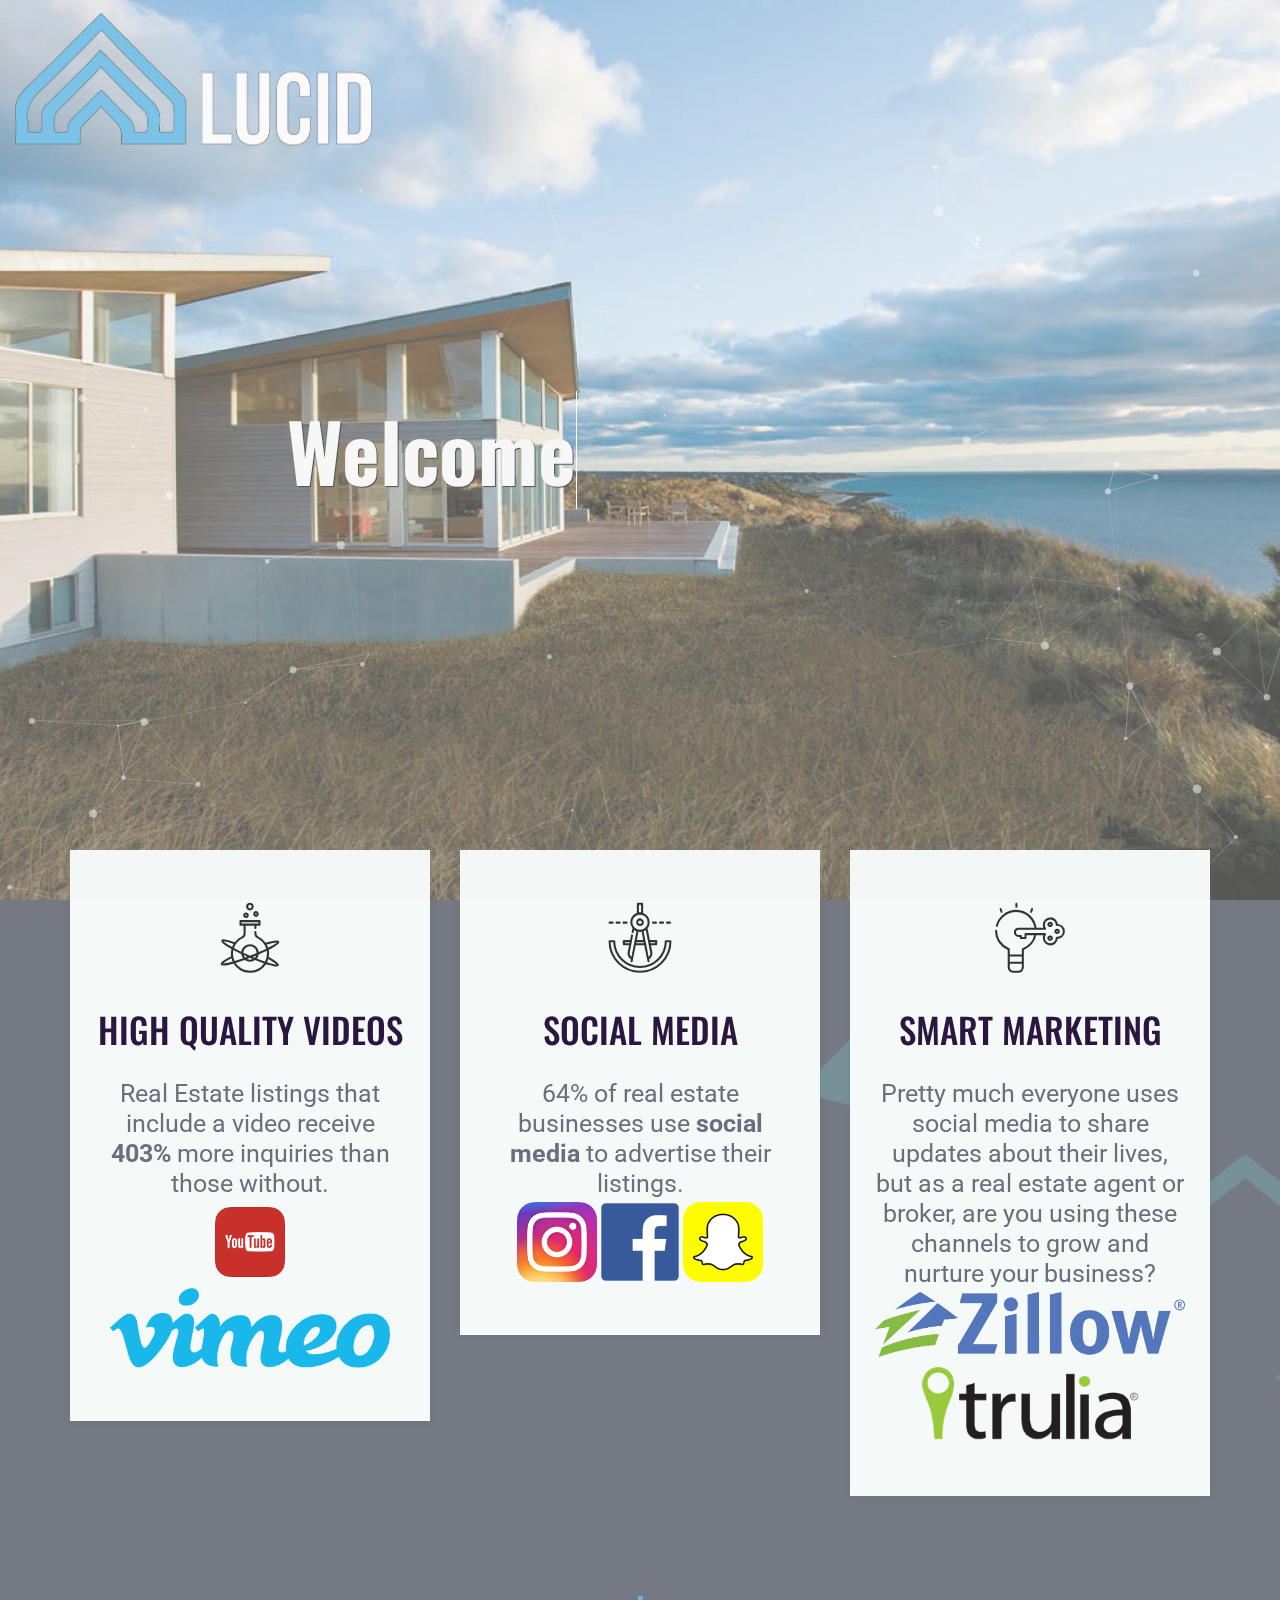
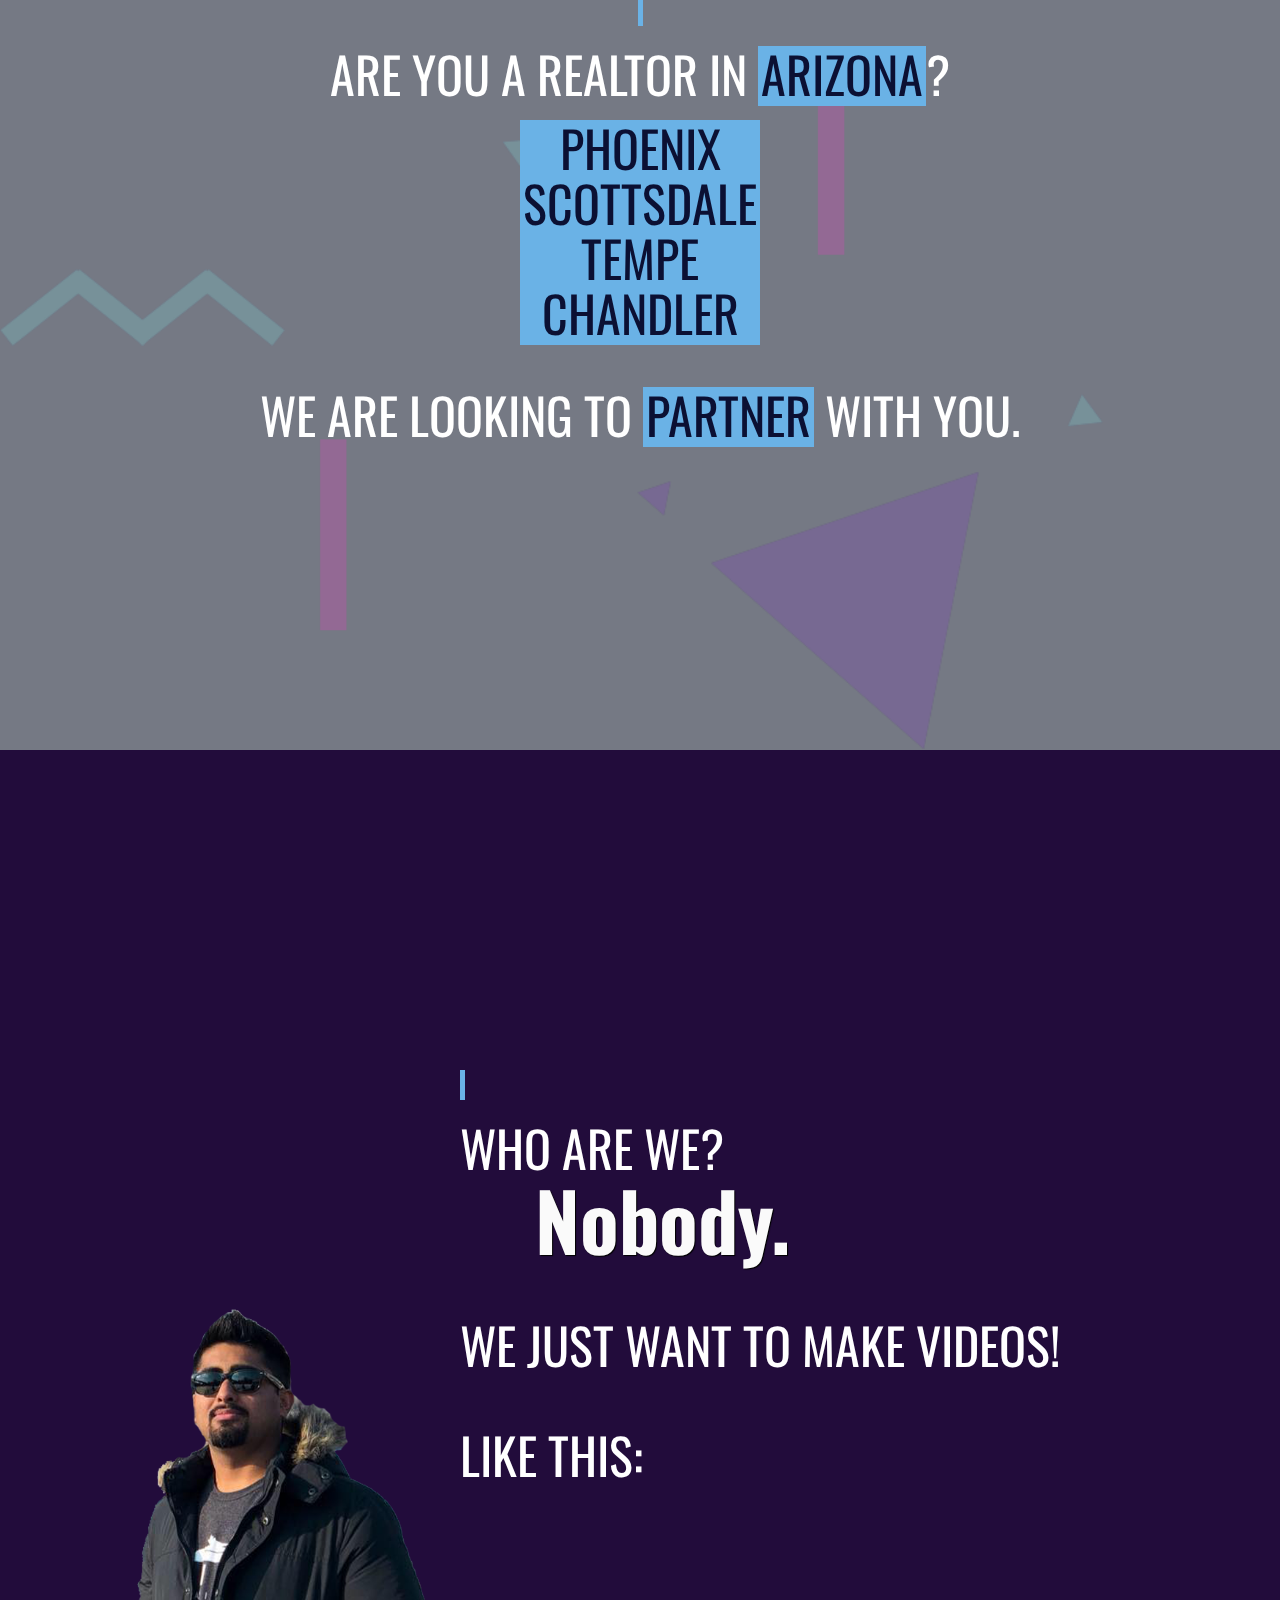
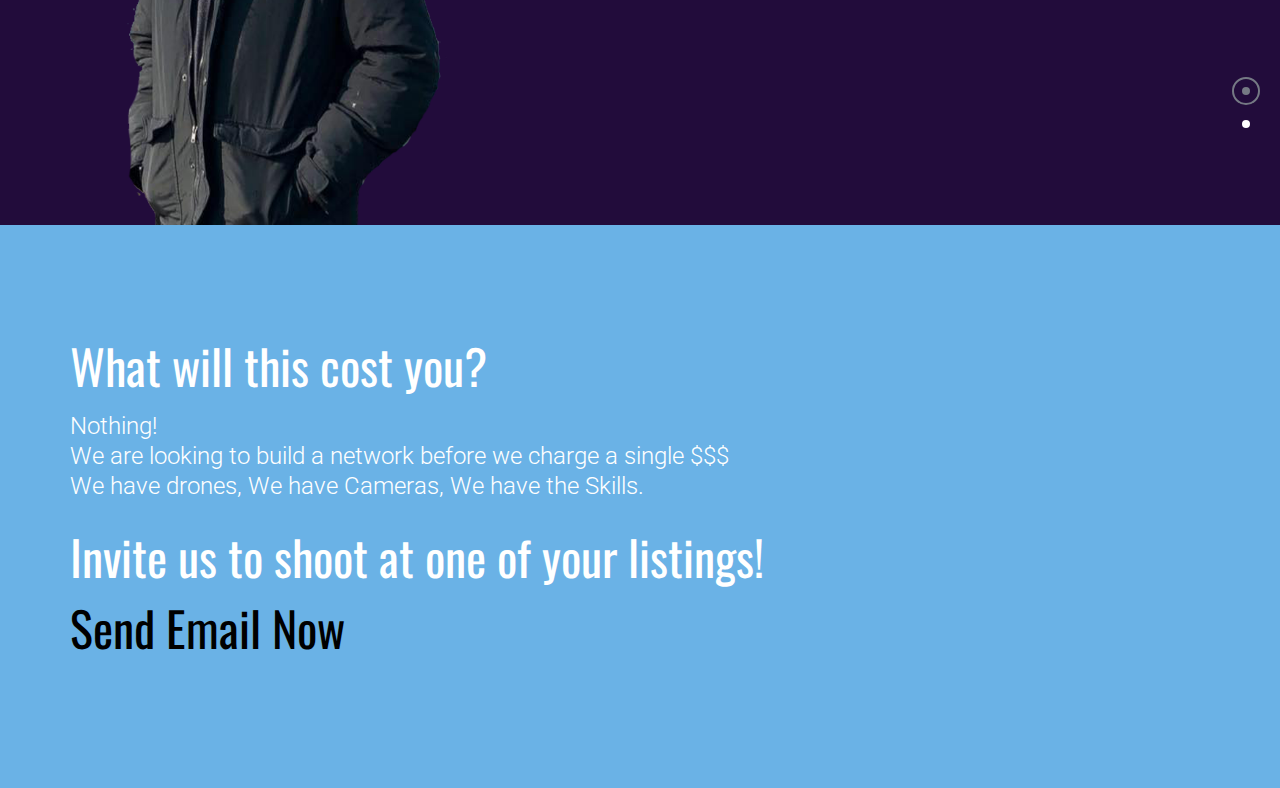
==== index.html @ c713de36 "Initial Site" ====
<!DOCTYPE html>
<html lang="en">
<head>
	<title>Lucid Listing -  Modern Real Estate Marketing</title>
	<meta charset="UTF-8">
	<meta name="description" content="Labs - Design Studio">
	<meta name="keywords" content="lab, onepage, creative, html">
	<meta name="viewport" content="width=device-width, initial-scale=1.0">
	<!-- Favicon -->
	<link href="img/favicon.ico" rel="shortcut icon"/>

	<!-- Google Fonts -->
	<link href="https://fonts.googleapis.com/css?family=Oswald:300,400,500,700|Roboto:300,400,700" rel="stylesheet">

	<!-- Stylesheets -->
	<link rel="stylesheet" href="css/bootstrap.min.css"/>
	<link rel="stylesheet" href="css/font-awesome.min.css"/>
	<link rel="stylesheet" href="css/flaticon.css"/>
	<link rel="stylesheet" href="css/magnific-popup.css"/>
	<link rel="stylesheet" href="css/owl.carousel.css"/>
	<link rel="stylesheet" href="css/style.css"/>
	<link rel="stylesheet" href="css/other/style.css"/>


	<!--[if lt IE 9]>
	  <script src="https://oss.maxcdn.com/html5shiv/3.7.2/html5shiv.min.js"></script>
	  <script src="https://oss.maxcdn.com/respond/1.4.2/respond.min.js"></script>
	<![endif]-->

</head>
<body>
	<!-- Page Preloder -->
	<div id="preloder">
		<div class="loader">
			<img src="img/logo.png" alt="">
			<h2>Loading.....</h2>
		</div>
	</div>


	<!-- Header section -->
<header class="welcome-area">
<!-- particles.js container -->


 <div class="welcome-image-area" data-stellar-background-ratio="0.6" style="background-position: 0% 0%;">
            <div id="particles-js">
					<div class="col-md-12">
					  <img src="img/logo.png" alt="" style="max-height:150px;margin-top:1%;">
					  </div>
</div>
			<div class="display-table">
                <div class="display-table-cell">
                    <div class="container">
                        <div class="row">
                            <div class="col-md-12">
                                <div class="header-text" style="padding-left:10%;">
                                    <h1 class="typewrite" data-period="2000" data-type="[ &quot;Welcome to Lucid Listing.&quot;, &quot;Modern. Fresh. Effective.&quot;,&quot;Real Estate Marketing.&quot; ]"><span class="wrap">I</span></h1>                
                                </div>
                            </div>
                        </div>
                    </div>
                </div>
            </div>
        </div>


</header>
	<!-- Header section end -->


	<!-- Intro Section -->

	<!-- Intro Section -->


	<!-- About section -->
	<div class="about-section">
		<div class="overlay"></div>
		<!-- card section -->
		<div class="card-section">
			<div class="container">
				<div class="row">
					<!-- single card -->
					<div class="col-md-4 col-sm-6">
						<div class="lab-card">
							<div class="icon">
								<i class="flaticon-023-flask"></i>
							</div>
							<h2>High Quality Videos</h2>
							<p>Real Estate listings that include a video receive <b>403%</b> more inquiries than those without.</p>
							<img src="img/youtube.png" alt="" style="max-height:80px;margin-top:1%;">
							<img src="img/vimeo.png" alt="" style="max-height:80px;margin-top:1%;">
							
						</div>
					</div>
					<!-- single card -->
					<div class="col-md-4 col-sm-6">
						<div class="lab-card">
							<div class="icon">
								<i class="flaticon-011-compass"></i>
							</div>
							<h2>Social Media</h2>
							<p>64% of real estate businesses use <b>social media</b> to advertise their listings.</p>
							<img src="img/Instagram_icon.png" alt="" style="max-height:80px;margin-top:1%;">
							<img src="img/facebook.png" alt="" style="max-height:80px;margin-top:1%;">
							<img src="img/snapchat.png" alt="" style="max-height:80px;margin-top:1%;">

						</div>
					</div>
					<!-- single card -->
					<div class="col-md-4 col-sm-12">
						<div class="lab-card">
							<div class="icon">
								<i class="flaticon-037-idea"></i>
							</div>
							<h2>SMART MARKETING</h2>
							<p>Pretty much everyone uses social media to share updates about their lives, but as a real estate agent or broker, are you using these channels to grow and nurture your business? </p>
							<img src="img/zillow.png" alt="" style="max-height:80px;margin-top:1%;">
							<img src="img/trulia.png" alt="" style="max-height:80px;margin-top:1%;">

						</div>
					</div>
				</div>
			</div>
		</div>
		<!-- card section end-->


		<!-- About contant -->
		<div class="about-contant">
			<div class="container">
				<div class="section-title">
					<h2>Are you a realtor in <span>Arizona</span>?</h2> <br>
					<h2><span>Phoenix  <br>Scottsdale <br> Tempe <br> Chandler</span> </h2> <br> <br> <br>
					<h2>We are looking to <span>partner</span> with you.</h2>
				</div>
				<!-- popup video -->
				<div class="intro-video">
					<div class="row">
						<div class="col-md-12 text-center">
<iframe width="80%" height="300px" src="https://www.youtube.com/embed/8SNMrMsDuKA" frameborder="0" allow="autoplay; encrypted-media" allowfullscreen></iframe>							</a>
						</div>
					</div>
				</div>
			</div>
		</div>
	</div>
	<!-- About section end -->


	<!-- Testimonial section -->
	<div class="testimonial-section pb100">
		<div class="test-overlay"></div>
		<div class="container">
			<div class="row">
				<div class="col-md-8 col-md-offset-4">
					<div class="section-title left">
					<h2>Who Are We?</h2>
						<div class="header-text" style="padding-left:0%;height:100px;">
                                    <h1 class="typewrite2" data-period="500" data-type="[&quot;Nobody......Yet!&quot;,&quot;We Just Started.&quot; ]"><span class="wrap">I</span></h1>                
                                
								</div>
								<br><br><br>
								<h2>We just want to make Videos! <br><br> Like this:</h2>
								
					</div>
					
					<div class="owl-carousel" id="testimonial-slide">
						<!-- single testimonial -->
						<div class="testimonial">
							
							<iframe width="100%" height="100%" src="https://www.youtube.com/embed/bboR3ZRmEOw" frameborder="0" allow="autoplay; encrypted-media" allowfullscreen></iframe>
						</div>
						<div class="testimonial">
							
							<iframe width="100%" height="100%" src="https://www.youtube.com/embed/3WtyCcdl0ow" frameborder="0" allow="autoplay; encrypted-media" allowfullscreen></iframe>
						</div>
						<div class="testimonial">
							
							<iframe width="100%" height="100%" src="https://www.youtube.com/embed/ylCBpP-iEow" frameborder="0" allow="autoplay; encrypted-media" allowfullscreen></iframe>
						</div>
						<div class="testimonial">
							
							<iframe width="100%" height="100%" src="https://www.youtube.com/embed/p0gWLZNZ-wc" frameborder="0" allow="autoplay; encrypted-media" allowfullscreen></iframe>
						</div>
					</div>
				</div>
			</div>
		</div>
	</div>
	<!-- Testimonial section end-->


	<!-- Services section -->
	<!-- <div class="services-section spad">
		<div class="container">
			<div class="section-title dark">
				<h2>Get in <span>the Lab</span> and see the services</h2>
			</div>
			<div class="row">
				
				<div class="col-md-4 col-sm-6">
					<div class="service">
						<div class="icon">
							<i class="flaticon-023-flask"></i>
						</div>
						<div class="service-text">
							<h2>Get in the lab</h2>
							<p>Lorem ipsum dolor sit amet, consectetur adipiscing elit. Curabitur leo est, feugiat nec elementum id, suscipit id nulla..</p>
						</div>
					</div>
				</div>
				
				<div class="col-md-4 col-sm-6">
					<div class="service">
						<div class="icon">
							<i class="flaticon-011-compass"></i>
						</div>
						<div class="service-text">
							<h2>Projects online</h2>
							<p>Lorem ipsum dolor sit amet, consectetur adipiscing elit. Curabitur leo est, feugiat nec elementum id, suscipit id nulla..</p>
						</div>
					</div>
				</div>
				
				<div class="col-md-4 col-sm-6">
					<div class="service">
						<div class="icon">
							<i class="flaticon-037-idea"></i>
						</div>
						<div class="service-text">
							<h2>SMART MARKETING</h2>
							<p>Lorem ipsum dolor sit amet, consectetur adipiscing elit. Curabitur leo est, feugiat nec elementum id, suscipit id nulla..</p>
						</div>
					</div>
				</div>
				
				<div class="col-md-4 col-sm-6">
					<div class="service">
						<div class="icon">
							<i class="flaticon-039-vector"></i>
						</div>
						<div class="service-text">
							<h2>Social Media</h2>
							<p>Lorem ipsum dolor sit amet, consectetur adipiscing elit. Curabitur leo est, feugiat nec elementum id, suscipit id nulla..</p>
						</div>
					</div>
				</div>
				
				<div class="col-md-4 col-sm-6">
					<div class="service">
						<div class="icon">
							<i class="flaticon-036-brainstorming"></i>
						</div>
						<div class="service-text">
							<h2>Brainstorming</h2>
							<p>Lorem ipsum dolor sit amet, consectetur adipiscing elit. Curabitur leo est, feugiat nec elementum id, suscipit id nulla..</p>
						</div>
					</div>
				</div>
				
				<div class="col-md-4 col-sm-6">
					<div class="service">
						<div class="icon">
							<i class="flaticon-026-search"></i>
						</div>
						<div class="service-text">
							<h2>Documented</h2>
							<p>Lorem ipsum dolor sit amet, consectetur adipiscing elit. Curabitur leo est, feugiat nec elementum id, suscipit id nulla..</p>
						</div>
					</div>
				</div>
				
				<div class="col-md-4 col-sm-6">
					<div class="service">
						<div class="icon">
							<i class="flaticon-018-laptop-1"></i>
						</div>
						<div class="service-text">
							<h2>Responsive</h2>
							<p>Lorem ipsum dolor sit amet, consectetur adipiscing elit. Curabitur leo est, feugiat nec elementum id, suscipit id nulla..</p>
						</div>
					</div>
				</div>
				
				<div class="col-md-4 col-sm-6">
					<div class="service">
						<div class="icon">
							<i class="flaticon-043-sketch"></i>
						</div>
						<div class="service-text">
							<h2>Retina ready</h2>
							<p>Lorem ipsum dolor sit amet, consectetur adipiscing elit. Curabitur leo est, feugiat nec elementum id, suscipit id nulla..</p>
						</div>
					</div>
				</div>
				
				<div class="col-md-4 col-sm-6">
					<div class="service">
						<div class="icon">
							<i class="flaticon-012-cube"></i>
						</div>
						<div class="service-text">
							<h2>Ultra modern</h2>
							<p>Lorem ipsum dolor sit amet, consectetur adipiscing elit. Curabitur leo est, feugiat nec elementum id, suscipit id nulla..</p>
						</div>
					</div>
				</div>
			</div>
			<div class="text-center">
				<a href="" class="site-btn">Browse</a>
			</div>
		</div>
	</div> -->
	<!-- services section end -->


	<!-- Team Section -->
	<!--<div class="team-section spad">
		<div class="overlay"></div>
		<div class="container">
			<div class="section-title">
				<h2>Get in <span>the Lab</span> and  meet the team</h2>
			</div>
			<div class="row">
				
				<div class="col-sm-4">
					<div class="member">
						<img src="img/team/1.jpg" alt="">
						<h2>Christinne Williams</h2>
						<h3>Project Manager</h3>
					</div>
				</div>
				<div class="col-sm-4">
					<div class="member">
						<img src="img/team/2.jpg" alt="">
						<h2>Christinne Williams</h2>
						<h3>Junior developer</h3>
					</div>
				</div>
				<div class="col-sm-4">
					<div class="member">
						<img src="img/team/3.jpg" alt="">
						<h2>Christinne Williams</h2>
						<h3>Digital designer</h3>
					</div>
				</div>
			</div>
		</div>
	</div> -->
	<!-- Team Section end-->


	<!-- Promotion section -->
	<div class="promotion-section">
		<div class="container">
			<div class="row">
				<div class="col-md-9">
					<h2>What will this cost you?</h2>
					<p>Nothing! 
					<br>We are looking to build a network before we charge a single $$$
					<br>We have drones, We have Cameras, We have the Skills.
					<br><br></p>
					<h2>Invite us to shoot at one of your listings!</h2>
					<a href="mailto:lucidlisting@yahoo.com?Subject=Hello%20again" target="_top"><h2 style="color:#000;">Send Email Now</h2></a>
				</div>
			</div>
		</div>
	</div>
	<!-- Promotion section end-->


	<!-- Contact section -->
	<!--<div class="contact-section spad fix">
		<div class="container">
			<div class="row">				
				<div class="col-md-12">
					<div class="section-title left">
						<h2>Contact us</h2>
					</div>
					<p>Cras ex mauris, ornare eget pretium sit amet, dignissim et turpis. Nunc nec maximus dui, vel suscipit dolor. Donec elementum velit a orci facilisis rutrum. </p>
					<h3 class="mt60">Main Office</h3>
					<p class="con-item">C/ Libertad, 34 <br> 05200 Arévalo </p>
					<p class="con-item">0034 37483 2445 322</p>
					<p class="con-item">hello@company.com</p>
				</div>
				<!-- contact form -->
				<!--<div class="col-md-6 col-pull">
					<form class="form-class" id="con_form">
						<div class="row">
							<div class="col-sm-6">
								<input type="text" name="name" placeholder="Your name">
							</div>
							<div class="col-sm-6">
								<input type="text" name="email" placeholder="Your email">
							</div>
							<div class="col-sm-12">
								<input type="text" name="subject" placeholder="Subject">
								<textarea name="message" placeholder="Message"></textarea>
								<button class="site-btn">send</button>
							</div>
						</div>
					</form>
				</div> 
			</div>
		</div>
	</div>-->
	<!-- Contact section end-->


	<!-- Footer section -->
	<footer class="footer-section">
	</footer>
	<!-- Footer section end -->




	<!--====== Javascripts & Jquery ======-->
	<script src="js/jquery-2.1.4.min.js"></script>
	<script src="js/bootstrap.min.js"></script>
	<script src="js/magnific-popup.min.js"></script>
	<script src="js/owl.carousel.min.js"></script>
	<script src="js/circle-progress.min.js"></script>
	<script src="js/main.js"></script>
	<!-- scripts -->
<script src="particles.js"></script>
<script src="js/app.js"></script>

<!-- stats.js -->
<script src="js/lib/stats.js"></script>


  <script src="assets/web/assets/jquery/jquery.min.js"></script>
  <script src="assets/tether/tether.min.js"></script>
  <script src="assets/bootstrap/js/bootstrap.min.js"></script>
  <script src="assets/smooth-scroll/smooth-scroll.js"></script>
  <script src="assets/dropdown/js/script.min.js"></script>
  <script src="assets/touch-swipe/jquery.touch-swipe.min.js"></script>
  <script src="assets/viewport-checker/jquery.viewportchecker.js"></script>
  <script src="assets/masonry/masonry.pkgd.min.js"></script>
  <script src="assets/imagesloaded/imagesloaded.pkgd.min.js"></script>
  <script src="assets/bootstrap-carousel-swipe/bootstrap-carousel-swipe.js"></script>
  <script src="assets/jarallax/jarallax.js"></script>
  <script src="assets/theme/js/script.js"></script>

  <script>
  	  /*
         * ----------------------------------------------------------------------------------------
         *  TYPE EFFECT JS
         * ----------------------------------------------------------------------------------------
         */

        var TxtType = function (el, toRotate, period) {
            this.toRotate = toRotate;
            this.el = el;
            this.loopNum = 0;
            this.period = parseInt(period, 10) || 1000;
            this.txt = '';
            this.tick();
            this.isDeleting = false;
        };

        TxtType.prototype.tick = function () {
            var i = this.loopNum % this.toRotate.length;
            var fullTxt = this.toRotate[i];

            if (this.isDeleting) {
                this.txt = fullTxt.substring(0, this.txt.length - 1);
            } else {
                this.txt = fullTxt.substring(0, this.txt.length + 1);
            }

            this.el.innerHTML = '<span class="wrap">' + this.txt + '</span>';

            var that = this;
            var delta = 150 - Math.random() * 100;

            if (this.isDeleting) {
                delta /= 2;
            }

            if (!this.isDeleting && this.txt === fullTxt) {
                delta = this.period;
                this.isDeleting = true;
            } else if (this.isDeleting && this.txt === '') {
                this.isDeleting = false;
                this.loopNum++;
                delta = 500;
            }

            setTimeout(function () {
                that.tick();
            }, delta);
        };

        window.onload = function () {
            var elements = document.getElementsByClassName('typewrite');
            for (var i = 0; i < elements.length; i++) {
                var toRotate = elements[i].getAttribute('data-type');
                var period = elements[i].getAttribute('data-period');
                if (toRotate) {
                    new TxtType(elements[i], JSON.parse(toRotate), period);
                }
            }
			var elements2 = document.getElementsByClassName('typewrite2');
            for (var i = 0; i < elements2.length; i++) {
                var toRotate = elements2[i].getAttribute('data-type');
                var period = elements2[i].getAttribute('data-period');
                if (toRotate) {
                    new TxtType(elements2[i], JSON.parse(toRotate), period);
                }
            }
            // INJECT CSS
            var css = document.createElement("style");
            css.type = "text/css";
            css.innerHTML = ".typewrite > .wrap { border-right: 0.02em solid #fff}";
            document.body.appendChild(css);
        };
  </script>
</body>
</html>
---- css/flaticon.css ----
/*
  	Flaticon icon font: Flaticon
  	Creation date: 23/10/2017 13:59
  	*/

@font-face {
  font-family: "Flaticon";
  src: url("../fonts/Flaticon.eot");
  src: url("../fonts/Flaticon.eot?#iefix") format("embedded-opentype"),
       url("../fonts/Flaticon.woff") format("woff"),
       url("../fonts/Flaticon.ttf") format("truetype"),
       url("../fonts/Flaticon.svg#Flaticon") format("svg");
  font-weight: normal;
  font-style: normal;
}

@media screen and (-webkit-min-device-pixel-ratio:0) {
  @font-face {
    font-family: "Flaticon";
    src: url("../fonts/Flaticon.svg#Flaticon") format("svg");
  }
}

[class^="flaticon-"]:before, [class*=" flaticon-"]:before,
[class^="flaticon-"]:after, [class*=" flaticon-"]:after {   
  font-family: Flaticon;
  font-style: normal;
}

.flaticon-001-picture:before { content: "\f100"; }
.flaticon-002-caliper:before { content: "\f101"; }
.flaticon-003-energy-drink:before { content: "\f102"; }
.flaticon-004-build:before { content: "\f103"; }
.flaticon-005-thinking-1:before { content: "\f104"; }
.flaticon-006-prism:before { content: "\f105"; }
.flaticon-007-paint:before { content: "\f106"; }
.flaticon-008-team:before { content: "\f107"; }
.flaticon-009-idea-3:before { content: "\f108"; }
.flaticon-010-diamond:before { content: "\f109"; }
.flaticon-011-compass:before { content: "\f10a"; }
.flaticon-012-cube:before { content: "\f10b"; }
.flaticon-013-puzzle:before { content: "\f10c"; }
.flaticon-014-magic-wand:before { content: "\f10d"; }
.flaticon-015-book:before { content: "\f10e"; }
.flaticon-016-vision:before { content: "\f10f"; }
.flaticon-017-notebook:before { content: "\f110"; }
.flaticon-018-laptop-1:before { content: "\f111"; }
.flaticon-019-coffee-cup:before { content: "\f112"; }
.flaticon-020-creativity:before { content: "\f113"; }
.flaticon-021-thinking:before { content: "\f114"; }
.flaticon-022-branding:before { content: "\f115"; }
.flaticon-023-flask:before { content: "\f116"; }
.flaticon-024-idea-2:before { content: "\f117"; }
.flaticon-025-imagination:before { content: "\f118"; }
.flaticon-026-search:before { content: "\f119"; }
.flaticon-027-monitor:before { content: "\f11a"; }
.flaticon-028-idea-1:before { content: "\f11b"; }
.flaticon-029-sketchbook:before { content: "\f11c"; }
.flaticon-030-computer:before { content: "\f11d"; }
.flaticon-031-scheme:before { content: "\f11e"; }
.flaticon-032-explorer:before { content: "\f11f"; }
.flaticon-033-museum:before { content: "\f120"; }
.flaticon-034-cactus:before { content: "\f121"; }
.flaticon-035-smartphone:before { content: "\f122"; }
.flaticon-036-brainstorming:before { content: "\f123"; }
.flaticon-037-idea:before { content: "\f124"; }
.flaticon-038-graphic-tool-1:before { content: "\f125"; }
.flaticon-039-vector:before { content: "\f126"; }
.flaticon-040-rgb:before { content: "\f127"; }
.flaticon-041-graphic-tool:before { content: "\f128"; }
.flaticon-042-typography:before { content: "\f129"; }
.flaticon-043-sketch:before { content: "\f12a"; }
.flaticon-044-paint-bucket:before { content: "\f12b"; }
.flaticon-045-video-player:before { content: "\f12c"; }
.flaticon-046-laptop:before { content: "\f12d"; }
.flaticon-047-artificial-intelligence:before { content: "\f12e"; }
.flaticon-048-abstract:before { content: "\f12f"; }
.flaticon-049-projector:before { content: "\f130"; }
.flaticon-050-satellite:before { content: "\f131"; }
---- css/style.css ----
/* =================================
------------------------------------
	Labs - Design Studio
	Version: 1.0
 ------------------------------------ 
 ====================================*/


/*----------------------------------------*/
/*  1.  Theme default CSS
/*----------------------------------------*/
html,
body {
	height: 100%;
	font-family: "Roboto", sans-serif;
}

img {
	max-width: 100%;
}

h1,
h2,
h3,
h4,
h5,
h6 {
	font-family: "Oswald", sans-serif;
	padding: 0;
	margin: 0;
}

h2 {
	font-size: 36px;
}

p {
	font-size: 15px;
	color: #6c6e7e;
	line-height: 30px;
	font-family: "Roboto", sans-serif;
}

a:hover,
a:focus {
	text-decoration: none;
	outline: none;
	color: #0b1033;
}

li,
ul {
	margin: 0;
	padding: 0;
}

/*------------------------
	Helper css
--------------------------*/
.fix {
	overflow: hidden;
}

.pt100 {
	padding-top: 100px;
}

.pb100 {
	padding-bottom: 100px;
}

.mt100 {
	margin-top: 100px;
}

.mb100 {
	margin-bottom: 100px;
}

.mt60 {
	margin-top: 70px;
}

.mr20 {
	margin-right: 20px;
}

.mb0 {
	margin-bottom: 0 !important;
}

.col-push {
	left: 50%;
}

.col-pull {
	right: 50%;
}

.nopad {
	padding-left: 0;
	padding-right: 0;
}

.spad {
	padding-top: 95px;
	padding-bottom: 95px;
}

.section-title {
	text-align: center;
	margin-bottom: 90px;
	padding-top: 50px;
	position: relative;
}

.section-title h2 {
	text-transform: uppercase;
	color: #fff;
	font-weight: 400;
	font-size:50px;
}

.section-title h2 span {
	background: #6ab2e6;
	padding: 0 3px 5px;
	display: inline-block;
	color: #0b1033;
}

.section-title:after {
	content: "";
	position: absolute;
	left: 50%;
	top: 0;
	width: 5px;
	height: 30px;
	margin-left: -2.5px;
	background: #6ab2e6;
}

.section-title.left {
	text-align: left;
}

.section-title.left:after {
	left: 0;
	margin-left: 0;
}

.section-title.dark h2 {
	color: #0b1033;
}

/*------------------------
	Common elements
--------------------------*/

.site-btn {
	font-family: "Oswald", sans-serif;
	font-size: 15px;
	color: #641fb1;
	display: inline-block;
	text-transform: uppercase;
	background: #6ab2e6;
	padding: 15px 50px;
	font-weight: 500;
	letter-spacing: 1px;
	min-width: 170px;
	text-align: center;
	border: none;
}

.site-btn.btn-2 {
	background: #757984;
	color: #fff;
	font-weight: 400;
}

.site-btn.btn-3 {
	background: transparent;
	color: #757984;
	border: 1px solid #757984;
	padding: 14px 50px;
}

.site-btn:hover,
.site-btn:focus {
	text-decoration: none;
	outline: none;
}

/*------------------
	Preloder
--------------------*/
#preloder {
	position: fixed;
	width: 100%;
	height: 100%;
	top: 0;
	left: 0;
	z-index: 999999;
	background: #f1f1f1;
	display: table;
}

.loader {
	text-align: center;
	display: table-cell;
	vertical-align: middle;
}

.loader img {
	animation: loader 0.8s linear infinite;
	-webkit-animation: loader 0.8s linear infinite;
}

.loader h2 {
	font-size: 14px;
	margin-top: 10px;
}

@keyframes loader {
	0% {
		opacity: 1;
	}
	50% {
		opacity: 0.3;
	}
	100% {
		opacity: 1;
	}
}

@-webkit-keyframes loader {
	0% {
		opacity: 1;
	}
	50% {
		opacity: 0.3;
	}
	100% {
		opacity: 1;
	}
}


/*------------------------
	Header css
--------------------------*/
.responsive {
	display: none;
}

.header-section {
	position: absolute;
	top: 0;
	left: 0;
	width: 100%;
	z-index: 999;
	padding: 0 50px;
	background: white;
	-webkit-transition: all 0.4s ease 0s;
	-o-transition: all 0.4s ease 0s;
	transition: all 0.4s ease 0s;
}

.header-section .logo {
	display: inline-block;
	float: left;
	padding-top: 30px;
}

.header-section .logo img {
	width: auto;
	-webkit-transition: all 0.4s ease 0s;
	-o-transition: all 0.4s ease 0s;
	transition: all 0.4s ease 0s;
}

.header-section .menu-list {
	list-style: none;
	float: right;
}

.header-section .menu-list li {
	display: inline;
}

.header-section .menu-list li a {
	display: inline-block;
	padding: 35px 15px;
	margin-right: 15px;
	color: #222;
	position: relative;
	font-family: "Roboto", sans-serif;
	font-size: 15px;
	letter-spacing: 0.09em;
	-webkit-transition: all 0.4s ease 0s;
	-o-transition: all 0.4s ease 0s;
	transition: all 0.4s ease 0s;
}

.header-section .menu-list li a:hover,
.header-section .menu-list li a.active {
	color: #757984;
}

.header-section .menu-list li:last-child a {
	margin-right: 0;
}

.header-section .menu-list li.active a {
	background: #6ab2e6;
	color: #757984;
}

.header-section .menu-list .current a:after {
	width: 10px;
	margin-left: -5px;
}

/*------------------------
	Hero section
--------------------------*/
.hero-section {
	height: 100%;
	position: relative;
}

.hero-content {
	position: absolute;
	width: calc(100% - 210px);
	height: 100%;
	margin-left: 105px;
	display: table;
	text-align: center;
	z-index: 5;
}

.hero-content .hero-center {
	display: table-cell;
	vertical-align: middle;
}

.hero-content p {
	font-size: 24px;
	color: #0b1033;
	margin-bottom: 0;
	margin-top: 35px;
}

.owl-carousel .owl-nav {
	position: absolute;
	top: 50%;
	width: 100%;
}

.owl-carousel .owl-nav .owl-prev,
.owl-carousel .owl-nav .owl-next {
	display: inline-block;
	height: 50px;
	width: 100px;
	background: #757984;
	color: #fff;
	text-align: center;
	padding-top: 10px;
	font-size: 20px;
	cursor: pointer;
}

.owl-carousel .owl-nav .owl-prev:hover,
.owl-carousel .owl-nav .owl-next:hover {
	background: #6ab2e6;
}

.owl-carousel .owl-nav .owl-next {
	float: right;
}

.owl-carousel #bar {
	width: 0%;
	max-width: 100%;
	height: 4px;
	background: #6ab2e6;
}

.owl-carousel #progressBar {
	width: 100%;
	position: absolute;
	bottom: 0;
	z-index: 1;
}


/*------------------------
	About section
--------------------------*/
.about-section,
.team-section {
	background: #757984;
	position: relative;
	z-index: 2;
}

.overlay {
	position: absolute;
	width: 100%;
	height: 100%;
	left: 0;
	top: 0;
	z-index: 3;
	background-image: url("../img/overlay.png");
	background-repeat: no-repeat;
	background-size: cover;
}

/*Card Section*/
.card-section {
	position: relative;
	padding-bottom: 100px;
	z-index: 5;
}

.lab-card {
	position: relative;
	margin-top: -50px;
	padding: 50px 25px;
	text-align: center;
	background: #f5faf8;
	-webkit-box-shadow: 0 0 8px rgba(74, 74, 74, 0.1);
	        box-shadow: 0 0 8px rgba(74, 74, 74, 0.1);
	-webkit-transition: all 0.4s ease 0s;
	-o-transition: all 0.4s ease 0s;
	transition: all 0.4s ease 0s;
}

.lab-card .icon {
	margin-bottom: 30px;
	font-size: 70px;
	-webkit-transition: all 0.4s ease 0s;
	-o-transition: all 0.4s ease 0s;
	transition: all 0.4s ease 0s;
}

.lab-card h2 {
	text-transform: uppercase;
	font-size: 35px;
	color: #2b1640;
	margin-bottom: 30px;
	-webkit-transition: all 0.4s ease 0s;
	-o-transition: all 0.4s ease 0s;
	transition: all 0.4s ease 0s;
}

.lab-card p {
	color: #6c6e7e;
	line-height: 30px;
	font-size:25px;
	-webkit-transition: all 0.4s ease 0s;
	-o-transition: all 0.4s ease 0s;
	transition: all 0.4s ease 0s;
}

.lab-card:hover {
	background: #6ab2e6;
}

.lab-card:hover h2,
.lab-card:hover p,
.lab-card:hover .icon {
	color: #fff;
}

/* About contant */
.about-contant {
	position: relative;
	z-index: 5;
}

.about-contant p {
	color: #fff;
}

.intro-video {
	-webkit-transform: translateY(50%);
	    -ms-transform: translateY(50%);
	        transform: translateY(50%);
	margin-top: -90px;
}

.intro-video img {
	-webkit-box-shadow: 0 0 50px rgba(0, 0, 0, 0.35);
	        box-shadow: 0 0 50px rgba(0, 0, 0, 0.35);
}

.intro-video a {
	position: absolute;
	width: 60px;
	height: 60px;
	left: 50%;
	top: 50%;
	margin-left: -30px;
	margin-top: -30px;
	color: #757984;
	background: #6ab2e6;
	border-radius: 50%;
	text-align: center;
	padding-top: 20px;
	padding-left: 5px;
}


/*------------------------
  Testimonial section
--------------------------*/
.testimonial-section {
	padding-top: 320px;
	background: #220c3b;
	position: relative;
}

.test-overlay {
	position: absolute;
	background-image: url("../img/test-man.png");
	background-repeat: no-repeat;
	background-position: bottom right;
	background-size: contain;
	bottom: 0;
	height: 78%;
	left: 50px;
}

.testimonial span {
	display: block;
	font-family: "Roboto", sans-serif;
	font-size: 48px;
	color: #757984;
}

.testimonial p {
	font-style: italic;
	color: #fff;
	font-weight: 400;
	line-height: 36px;
}

.testimonial .avatar {
	width: 60px;
	height: 60px;
	border-radius: 50%;
	overflow: hidden;
	float: left;
	margin-right: 20px;
}

.testimonial .client-info {
	margin-top: 40px;
}

.testimonial .client-name {
	float: left;
	padding-top: 20px;
}

.testimonial .client-name h2 {
	font-size: 18px;
	color: #fff;
	font-weight: 400;
}

.testimonial .client-name p {
	font-style: normal;
	font-size: 12px;
	color: #969696;
}

/* Testimonial carousel */
#testimonial-slide {
	position: relative;
}

#testimonial-slide .owl-dots {
	position: absolute;
	width: 8px;
	top: 100px;
}

#testimonial-slide .owl-dots .owl-dot {
	width: 8px;
	height: 8px;
	background: #fff;
	border-radius: 15px;
	display: block;
	margin-bottom: 15px;
	position: relative;
	-webkit-transition: all 0.4s;
	-o-transition: all 0.4s;
	transition: all 0.4s;
}

#testimonial-slide .owl-dots .owl-dot:after {
	position: absolute;
	content: "";
	width: 28px;
	height: 28px;
	border: 2px solid #757984;
	border-radius: 40px;
	left: -10px;
	top: -10px;
	-webkit-transition: all 0.4s;
	-o-transition: all 0.4s;
	transition: all 0.4s;
	-webkit-transform: scale(0);
	    -ms-transform: scale(0);
	        transform: scale(0);
}

#testimonial-slide .owl-dots .owl-dot.active {
	background: #757984;
	margin-bottom: 25px;
	margin-top: 25px;
}

#testimonial-slide .owl-dots .owl-dot.active:after {
	-webkit-transform: scale(1);
	    -ms-transform: scale(1);
	        transform: scale(1);
}

#testimonial-slide .owl-dots .owl-dot:first-child.active {
	margin-top: 15px;
}


/*----------------------------------
	header and icon box element
------------------------------------*/
.service {
	margin-bottom: 90px;
}

.service,
.icon-box {
	display: -webkit-inline-box;
	display: -ms-inline-flexbox;
	display: inline-flex;
}

.service .icon,
.icon-box .icon {
	font-size: 40px;
	margin-right: 30px;
}

.service .service-text h2,
.service .icon-box-text h2,
.icon-box .service-text h2,
.icon-box .icon-box-text h2 {
	font-size: 18px;
	text-transform: uppercase;
	margin-bottom: 20px;
	font-weight: 400;
}

.service .service-text p,
.service .icon-box-text p,
.icon-box .service-text p,
.icon-box .icon-box-text p {
	font-size: 15px;
}

.service.light h2,
.service.light p,
.service.light .icon,
.icon-box.light h2,
.icon-box.light p,
.icon-box.light .icon {
	color: #fff;
}

.service.left,
.icon-box.left {
	text-align: right;
}

.service.left .icon,
.icon-box.left .icon {
	margin-left: 30px;
	margin-right: 0;
}


/*------------------------
	Team section
--------------------------*/
.team-section .container {
	position: relative;
	z-index: 5;
}

.member {
	text-align: center;
}

.member img {
	margin-bottom: 60px;
}

.member h2 {
	font-size: 24px;
	font-weight: 400;
	margin-bottom: 20px;
	color: #fff;
}

.member h3 {
	font-size: 14px;
	color: #6ab2e6;
	font-weight: 400;
	text-transform: uppercase;
}


/*------------------------
	Promotion section
--------------------------*/
.promotion-section {
	background: #6ab2e6;
	padding: 115px 0;
}

.promotion-section h2 {
	font-weight: 400;
	color: #fff;
	font-size: 48px;
	margin-bottom: 18px;
}

.promotion-section p {
	color: #fff;
	font-size: 24px;
	margin-bottom: 0;
	font-weight: 300;
}

.promotion-section .promo-btn-area {
	text-align: right;
	padding-top: 15px;
}


/*------------------------
	Contact section
--------------------------*/
.contact-section {
	position: relative;
}

.contact-section:after {
	position: absolute;
	content: "";
	width: 50%;
	height: 100%;
	right: -15px;
	top: 0;
	background: #757984;
	z-index: -1;
}

.form-class input[type="text"] {
	width: 100%;
	margin-bottom: 26px;
	border: none;
	background: #f6edfb;
	padding: 17px 20px;
}

.form-class input[type="text"]:focus,
.form-class input[type="text"]:hover {
	outline: none;
}

.form-class textarea {
	width: 100%;
	margin-bottom: 40px;
	border: none;
	background: #f6edfb;
	padding: 15px 20px;
	height: 260px;
}

.form-class textarea:focus,
.form-class textarea:hover {
	outline: none;
}

.form-class ::-webkit-input-placeholder {
	font-style: italic;
}

.form-class :-ms-input-placeholder {
	font-style: italic;
}

.form-class ::-ms-input-placeholder {
	font-style: italic;
}

.form-class ::placeholder {
	font-style: italic;
}

.form-class :-ms-input-placeholder {
	font-style: italic;
}

.form-class ::-ms-input-placeholder {
	font-style: italic;
}

/* Contact Info*/
.contact-info .section-title {
	margin-bottom: 40px;
}

.contact-info p {
	color: #fff;
}

.contact-info h3 {
	font-weight: 400;
	color: #6ab2e6;
	margin-bottom: 20px;
}

.contact-info .con-item {
	font-size: 14px;
}


/*------------------------
	Footer section
--------------------------*/
.footer-section {
	background: #220c3b;
	text-align: center;
}

.footer-section h2 {
	color: #757984;
	font-size: 14px;
	padding: 18px 0;
}

/*=========================
	Other Pages
=========================*/

/*------------------------
	Page Top Section
--------------------------*/
.page-top-section {
	position: relative;
	height: 405px;
	background: #757984;
}

.page-top-section .container {
	position: relative;
	z-index: 5;
}

.page-top-section .page-info {
	display: inline-block;
	padding-top: 200px;
}

.page-top-section .page-info h2 {
	color: #fff;
	font-weight: 400;
	margin-bottom: 15px;
	float: left;
}

.page-top-section .page-info .page-links a,
.page-top-section .page-info .page-links span {
	font-size: 18px;
	font-family: "Oswald", sans-serif;
	color: #fff;
	margin-right: 12px;
	padding-right: 12px;
	font-weight: 400;
	position: relative;
}

.page-top-section .page-info .page-links a:after,
.page-top-section .page-info .page-links span:after {
	position: absolute;
	content: "|";
	right: -3px;
}

.page-top-section .page-info .page-links span {
	margin-right: 0;
	padding-right: 0;
	color: #6ab2e6;
}

.page-top-section .page-info .page-links span:after {
	display: none;
}


/*------------------------
	Features Section
--------------------------*/
.features .icon-box .icon {
	color: #6ab2e6;
	margin-top: -10px;
}

.features .icon-box:last-child {
	margin-bottom: 0;
}

.features .icon-box {
	margin-bottom: 90px;
}


/*------------------------
	Services Card Section
--------------------------*/
.sv-card .card-img {
	position: relative;
	display: block;
	overflow: hidden;
	max-height: 260px;
}

.sv-card .card-img img {
	min-width: 100%;
}

.sv-card .card-img:after {
	position: absolute;
	content: "";
	width: 100%;
	height: 100%;
	left: 0;
	top: 0;
	z-index: 1;
	background: #6ab2e6;
	opacity: 0;
	-webkit-transition: all 0.4s ease 0s;
	-o-transition: all 0.4s ease 0s;
	transition: all 0.4s ease 0s;
}

.sv-card:hover .card-img:after {
	opacity: 0.8;
}

.sv-card .card-text {
	padding: 70px 45px;
	padding-right: 15px;
	background: #f5f9f8;
}

.sv-card .card-text h2 {
	text-transform: uppercase;
	font-size: 18px;
	margin-bottom: 28px;
}

.sv-card .card-text p {
	font-size: 15px;
}


/*------------------------
	Newsletter Section
--------------------------*/
.newsletter-section {
	background: #6ab2e6;
}

.newsletter-section h2 {
	font-size: 48px;
	color: #fff;
	font-weight: 400;
}

/* Newsletter form */
.nl-form {
	padding-top: 5px;
	text-align: right;
}

.nl-form input[type="text"] {
	border: none;
	padding: 15px 30px;
	height: 51px;
	float: left;
	margin-right: 30px;
	width: calc(100% - 211px);
	background: #19cc93;
	color: #fff;
}

.nl-form input[type="text"]:focus,
.nl-form input[type="text"]:hover {
	outline: none;
}

.nl-form ::-webkit-input-placeholder {
	color: #fff;
}

.nl-form :-ms-input-placeholder {
	color: #fff;
}

.nl-form ::-ms-input-placeholder {
	color: #fff;
}

.nl-form ::placeholder {
	color: #fff;
}

.nl-form :-ms-input-placeholder {
	color: #fff;
}

.nl-form ::-ms-input-placeholder {
	color: #fff;
}


/*------------------------
	Blog Page
--------------------------*/
.post-item {
	margin-bottom: 90px;
}

.post-thumbnail {
	position: relative;
	overflow: hidden;
	margin-bottom: 60px;
}

.post-thumbnail .post-date {
	position: absolute;
	width: 90px;
	height: 90px;
	background: #757984;
	top: 17px;
	left: 17px;
	text-align: center;
	padding-top: 15px;
}

.post-thumbnail .post-date h2 {
	color: #fff;
	font-size: 30px;
	font-weight: 400;
	margin-bottom: 5px;
}

.post-thumbnail .post-date h3 {
	font-size: 15px;
	color: #6ab2e6;
	font-weight: 400;
}

.post-title {
	font-size: 24px;
	font-weight: 400;
	letter-spacing: 1px;
	text-transform: uppercase;
	margin-bottom: 18px;
}

.post-meta {
	margin-bottom: 40px;
}

.post-meta a {
	color: #0b1033;
	font-size: 12px;
	padding-left: 20px;
	position: relative;
	margin-left: 10px;
}

.post-meta a:after {
	position: absolute;
	content: "";
	width: 7px;
	height: 7px;
	left: 0;
	top: 3px;
	background: #6ab2e6;
	border-radius: 10px;
}

.post-meta a:first-child {
	margin-left: 0;
}

.read-more {
	font-family: "Oswald", sans-serif;
	font-size: 16px;
	color: #0b1033;
	position: relative;
	display: inline-block;
	clear: both;
	padding-bottom: 5px;
	margin-top: 40px;
}

.read-more:after {
	position: absolute;
	content: "";
	width: 100%;
	height: 3px;
	left: 0;
	bottom: 0;
	background: #6ab2e6;
	border-radius: 10px;
}

.page-pagination a {
	display: inline-block;
	font-family: "Oswald", sans-serif;
	font-size: 16px;
	color: #0b1033;
	padding: 6px 10px;
	margin-right: 5px;
}

.page-pagination a.active {
	background: #6ab2e6;
}

/* Sidebar */
.widget-item {
	margin-bottom: 60px;
	overflow: hidden;
}

.widget-item .widget-title {
	font-size: 18px;
	margin-bottom: 45px;
}

.widget-item ul {
	list-style: none;
}

.widget-item ul li a {
	color: #6c6e7e;
	display: block;
	margin-bottom: 20px;
	font-size: 15px;
}

.widget-item ul li a:hover {
	color: #6ab2e6;
}

.widget-item ul li:last-child a {
	margin-bottom: 0;
}

.widget-item ul.instagram {
	margin-left: -5px;
	margin-right: -5px;
}

.widget-item ul.instagram li {
	width: 33.33%;
	float: left;
	padding: 5px;
}

.widget-item ul.instagram li img {
	min-width: 100%;
}

.widget-item ul.tag li {
	display: inline-block;
	background: #6ab2e6;
	padding: 10px 24px;
	float: left;
	margin-right: 10px;
	margin-bottom: 15px;
}

.widget-item ul.tag li a {
	color: #757984;
	margin-bottom: 0;
}

.widget-item .quote .quotation {
	display: block;
	color: #6ab2e6;
	font-size: 60px;
	line-height: normal;
	margin-bottom: -20px;
}

.search-form {
	position: relative;
}

.search-form input[type="text"] {
	width: 100%;
	border: none;
	background: #6ab2e6;
	padding: 15px 20px;
}

.search-form input[type="text"]:focus,
.search-form input[type="text"]:hover {
	outline: none;
}

.search-form .search-btn {
	position: absolute;
	width: 50px;
	height: 50px;
	display: block;
	right: 0;
	top: 0;
	border: 0;
	background: #757984;
	color: #6ab2e6;
}

.search-form .search-btn:focus,
.search-form .search-btn:hover {
	outline: none;
}


/*------------------------
	Single Post
--------------------------*/
.single-post .post-content {
	margin-bottom: 90px;
}

.single-post .post-content p {
	margin-bottom: 40px;
}

.single-post .author {
	display: -webkit-inline-box;
	display: -ms-inline-flexbox;
	display: inline-flex;
	margin-bottom: 100px;
}

.single-post .author .avatar {
	margin-right: 40px;
}

.single-post .author .avatar img {
	min-width: 117px;
}

.single-post .author .author-info h2 {
	font-size: 18px;
	margin-bottom: 20px;
}

.single-post .author .author-info h2 span {
	color: #8e8f9b;
}

/* Comments css*/
.comments h2,
.comment-from h2 {
	font-size: 18px;
	margin-bottom: 70px;
}

.comment-list {
	list-style: none;
	margin-bottom: 90px;
}

.comment-list li {
	margin-bottom: 60px;
}

.comment-list li .avatar {
	width: calc(100% - (100% - 80px));
	float: left;
	margin-right: 40px;
}

.comment-list li .commetn-text h3 {
	font-size: 15px;
	font-family: "Roboto", sans-serif;
	margin-bottom: 30px;
	font-weight: 600;
}

/* Contact page Map */
.map {
	height: 750px;
}


/*------------------------
	Elements
--------------------------*/
.element {
	margin-bottom: 90px;
}

.element h4 {
	font-size: 36px;
	text-transform: uppercase;
	font-weight: 400;
	margin-bottom: 70px;
}

/*===  Progress Bar Element ===*/
.single-progress-item {
	margin-bottom: 15px;
	position: relative;
}

.single-progress-item p {
	font-family: "Oswald", sans-serif;
	color: #333;
	margin-bottom: 12px;
	font-weight: 500;
}

.progress-bar-style {
	display: block;
	height: 5px;
	position: relative;
	width: 100%;
	background: #f4f8fc;
}

.bar-inner {
	position: absolute;
	height: 100%;
	left: 0;
	top: 0;
	background: #6ab2e6;
}

.bar-inner span {
	position: absolute;
	right: 0;
	font-weight: bold;
	top: -35px;
	font-family: "Oswald", sans-serif;
	color: #333;
	font-weight: 500;
}

/*===  Accordions Element ===*/
.site-accordions {
	margin-top: 40px;
}

.site-accordions .panel {
	margin-bottom: 24px;
}

.site-accordions .panel-heading {
	background: #757984;
	color: #fff;
	position: relative;
	padding: 16px 50px;
	border: none;
	border-radius: 0;
}

.site-accordions .panel-heading .panel-title {
	font-size: 15px;
	font-family: "Roboto", sans-serif;
	text-transform: none;
	margin: 0;
	-webkit-transition: all 0.4s ease 0s;
	-o-transition: all 0.4s ease 0s;
	transition: all 0.4s ease 0s;
}

.site-accordions .panel-heading a {
	position: absolute;
	display: block;
	height: 100%;
	width: 48px;
	right: 0;
	top: 0;
	-webkit-transition: all 0.4s ease 0s;
	-o-transition: all 0.4s ease 0s;
	transition: all 0.4s ease 0s;
}

.site-accordions .panel-heading a:after {
	position: absolute;
	content: "+";
	color: #fff;
	left: 20px;
	font-size: 15px;
	padding-top: 15px;
}

.site-accordions .panel.active .panel-heading {
	background: #6ab2e6;
	color: #757984;
}

.site-accordions .panel.active .panel-heading a {
	background: #757984;
}

.site-accordions .panel.active .panel-heading a:after {
	content: "-";
	color: #6ab2e6;
	left: 23px;
	padding-top: 13px;
}

/*===  Progress Circle Element ===*/
.circle-progress {
	text-align: center;
	position: relative;
}

.circle-progress canvas {
	-webkit-transform: rotate(90deg);
	    -ms-transform: rotate(90deg);
	        transform: rotate(90deg);
}

.circle-progress .progress-info {
	position: absolute;
	width: 100%;
	top: 30%;
}

.circle-progress .progress-info p {
	font-family: "Roboto", sans-serif;
	color: #7c8d93;
	font-size: 14px;
	font-weight: 600;
}

/*===  Facts Element ===*/
.facts .fact {
	display: -webkit-inline-box;
	display: -ms-inline-flexbox;
	display: inline-flex;
}

.facts .fact .icon {
	margin-right: 20px;
	color: #757984;
	font-size: 45px;
	padding-top: 10px;
}

.facts .fact .fact-text h2 {
	font-family: "Roboto", sans-serif;
	font-size: 72px;
	color: #6ab2e6;
	font-weight: 600;
	margin-bottom: 5px;
}

.facts .fact .fact-text h3 {
	font-size: 16px;
	font-weight: 500;
}



/* ===========================
	Responsive
==============================*/

/* Desktop :768px. */
@media only screen and (min-width: 1550px) {
	#testimonial-slide .owl-dots {
		right: -100px;
	}
	.test-overlay {
		width: 500px;
	}
}

@media only screen and (min-width: 1280px) and (max-width: 1549px) {
	#testimonial-slide .owl-dots {
		right: -40px;
	}
	.test-overlay {
		width: 400px;
	}
}

@media only screen and (min-width: 992px) and (max-width: 1279px) {
	#testimonial-slide .owl-dots {
		right: -25px;
	}
}

@media only screen and (max-width: 1254px) {
	#testimonial-slide .owl-dots {
		top: 95%;
		-webkit-transform: rotate(-90deg);
		    -ms-transform: rotate(-90deg);
		        transform: rotate(-90deg);
		-webkit-transform-origin: left center;
		    -ms-transform-origin: left center;
		        transform-origin: left center;
		left: 50%;
		margin-left: -4px;
	}
}


/* Tablet :768px. */
@media only screen and (min-width: 768px) and (max-width: 991px) {
	.test-overlay {
		display: none;
	}
	#testimonial-slide .owl-dots {
		top: 95%;
		-webkit-transform: rotate(-90deg);
		    -ms-transform: rotate(-90deg);
		        transform: rotate(-90deg);
		-webkit-transform-origin: left center;
		    -ms-transform-origin: left center;
		        transform-origin: left center;
		left: 50%;
		margin-left: -4px;
	}
	.card-section {
		padding-bottom: 0;
	}
	.lab-card {
		margin-bottom: 80px;
	}
	.promotion-section .promo-btn-area {
		text-align: left;
	}
	.contact-section::after {
		width: 100%;
		right: 0;
	}
	.contact-info {
		margin-bottom: 95px;
	}
	.col-push {
		left: 0;
	}
	.col-pull {
		right: 0;
	}
	.sv-card {
		margin-bottom: 30px;
	}
	.newsletter-section h2 {
		margin-bottom: 30px;
	}
	.circle-progress {
		margin-bottom: 40px;
	}
	.icon-box {
		margin-bottom: 30px;
	}
	.facts .fact {
		margin-bottom: 40px;
	}
}

/* Large Mobile :480px. */
@media only screen and (max-width: 767px) {
	.header-section .logo {
		padding-top: 20px;
		padding-bottom: 20px;
	}
	.header-section .menu-list {
		display: none;
		float: none;
		clear: both;
		border-top: 1px solid #ddd;
	}
	.header-section .menu-list li {
		display: inline;
	}
	.header-section .menu-list li a {
		display: block;
		padding: 10px;
		margin-right: 0;
	}
	.header-section .menu-list li a:after {
		left: 0%;
	}
	.header-section .menu-list li a:hover:after {
		width: 10px;
		margin-left: 10px;
	}
	.header-section .menu-list .current a:after {
		margin-left: 10px;
	}
	.responsive {
		display: block;
		color: #333;
		font-size: 34px;
		position: absolute;
		right: 30px;
		padding-top: 10px;
	}
	.owl-carousel .owl-nav .owl-prev,
	.owl-carousel .owl-nav .owl-next {
		width: 50px;
	}
	.hero-content img {
		max-width: 280px;
	}
	.test-overlay {
		display: none;
	}
	#testimonial-slide .owl-dots {
		top: 86%;
		-webkit-transform: rotate(-90deg);
		    -ms-transform: rotate(-90deg);
		        transform: rotate(-90deg);
		-webkit-transform-origin: left center;
		    -ms-transform-origin: left center;
		        transform-origin: left center;
		left: 50%;
		margin-left: -4px;
	}
	.card-section {
		padding-bottom: 0;
	}
	.lab-card {
		margin-bottom: 80px;
	}
	.testimonial-section {
		padding-top: 160px;
	}
	.member {
		margin-bottom: 60px;
	}
	.promotion-section .promo-btn-area {
		text-align: left;
	}
	.contact-section::after {
		width: 100%;
		right: 0;
	}
	.contact-info {
		margin-bottom: 95px;
	}
	.col-push {
		left: 0;
	}
	.col-pull {
		right: 0;
	}
	.devices {
		margin-top: 70px;
		margin-bottom: 70px;
	}
	.sv-card {
		margin-bottom: 30px;
	}
	.newsletter-section h2 {
		margin-bottom: 30px;
	}
	.nl-form {
		text-align: center;
	}
	.nl-form input[type="text"] {
		margin-bottom: 30px;
		width: 100%;
	}
	.circle-progress {
		margin-bottom: 40px;
	}
	.page-pagination,
	.blog-posts {
		margin-bottom: 90px;
	}
	.buttons button {
		margin-bottom: 20px;
	}
	.icon-box {
		margin-bottom: 30px;
	}
	.facts .fact {
		margin-bottom: 40px;
	}
}

/* small mobile :320px. */
@media only screen and (max-width: 479px) {
	.header-section {
		padding: 0 20px;
	}
	.hero-content {
		display: none;
	}
	.intro-video {
		margin-top: -30px;
	}
	.post-thumbnail .post-date {
		-webkit-transform: scale(0.7);
		    -ms-transform: scale(0.7);
		        transform: scale(0.7);
		-webkit-transform-origin: left top;
		    -ms-transform-origin: left top;
		        transform-origin: left top;
	}
	.single-post .author .avatar {
		margin-right: 20px;
	}
	.single-post .author .avatar img {
		min-width: 60px;
	}
	.buttons button {
		margin-bottom: 20px;
	}
}
---- css/other/style.css ----
/* =============================================================================
   HTML5 CSS Reset Minified - Eric Meyer
   ========================================================================== */
@import url('https://fonts.googleapis.com/css?family=Alfa+Slab+One');
html,body,div,span,object,iframe,h1,h2,h3,h4,h5,h6,p,blockquote,pre,abbr,address,cite,code,del,dfn,em,img,ins,kbd,q,samp,small,strong,sub,sup,var,b,i,dl,dt,dd,ol,ul,li,fieldset,form,label,legend,table,caption,tbody,tfoot,thead,tr,th,td,article,aside,canvas,details,figcaption,figure,footer,header,hgroup,menu,nav,section,summary,time,mark,audio,video{margin:0;padding:0;border:0;outline:0;font-size:100%;vertical-align:baseline;background:transparent}
body{line-height:1}
article,aside,details,figcaption,figure,footer,header,hgroup,menu,nav,section{display:block}
nav ul{list-style:none}
blockquote,q{quotes:none}
blockquote:before,blockquote:after,q:before,q:after{content:none}
a{margin:0;padding:0;font-size:100%;vertical-align:baseline;background:transparent;text-decoration:none}
mark{background-color:#ff9;color:#000;font-style:italic;font-weight:bold}
del{text-decoration:line-through}
abbr[title],dfn[title]{border-bottom:1px dotted;cursor:help}
table{border-collapse:collapse;border-spacing:0}
hr{display:block;height:1px;border:0;border-top:1px solid #ccc;margin:1em 0;padding:0}
input,select{vertical-align:middle}
li{list-style:none}


/* =============================================================================
   My CSS
   ========================================================================== */

/* ---- base ---- */


html,body{ 
	width:100%;
	height:100%;
	background:#111;
}

html{
  -webkit-tap-highlight-color: rgba(0, 0, 0, 0);
}

body{
  font:normal 75% Arial, Helvetica, sans-serif;
}

canvas{
  display:block;
  vertical-align:bottom;
}


/* ---- stats.js ---- */

.count-particles{
  background: #000022;
  position: absolute;
  top: 48px;
  left: 0;
  width: 80px;
  color: #000000;
  font-size: .8em;
  text-align: left;
  text-indent: 4px;
  line-height: 14px;
  padding-bottom: 2px;
  font-family: Helvetica, Arial, sans-serif;
  font-weight: bold;
}

.js-count-particles{
  font-size: 1.1em;
}

#stats,
.count-particles{
  -webkit-user-select: none;
  margin-top: 5px;
  margin-left: 5px;
}

#stats{
  border-radius: 3px 3px 0 0;
  overflow: hidden;
}

.count-particles{
  border-radius: 0 0 3px 3px;
}


/* ---- particles.js container ---- */


/*
* ----------------------------------------------------------------------------------------
* 03.HOMEPAGE CSS STYLE
* ----------------------------------------------------------------------------------------
*/

.welcome-area {
    height: 100%;
}

#particles-js {
    position: absolute;
    width: 100%;
    height: 100%;
    top: 0;
	background-image: url('../assets/images/1-1.jpg');
	background-size: cover;
	background-position: 50% 50%;
	background-repeat: no-repeat;
}

.welcome-image-area {
    position: relative;
    height: 100%;
    background: url(../images/bg/bg.jpg);
    background-size: cover;
    z-index: 1;
}

.welcome-image-area:after {
    position: absolute;
    background: rgba(0, 0, 0, .6);
    left: 0;
    top: 0;
    width: 100%;
    height: 100%;
    content: "";
    z-index: -1;
}

.particle-bg {
    position: relative;
    height: 100%;
    background: url(../images/bg/bg2.jpg);
    background-size: cover;
    z-index: 1;
}

.particle-bg:after {
    position: absolute;
    background: rgba(0, 0, 0, .6);
    left: 0;
    top: 0;
    width: 100%;
    height: 100%;
    content: "";
    z-index: -1;
}

.display-table {
    display: table;
    width: 100%;
    height: 100%;
}

.display-table-cell {
    display: table-cell;
    vertical-align: middle;
}

.header-text h1 {
    color: #fafafa;
    font-size: 80px;
    font-weight: 900;
	margin-left: 10%;
	text-shadow: 1px 1px 1px black;
    text-transform: capitalize;
	
}
@media screen and (max-width:400px) {  
  .header-text h1 {
    color: #fafafa;
    font-size: 20px;
    font-weight: 900;
    text-transform: capitalize;
	
}
}

.header-text .home-arrow-down {
    text-align: center;
    position: absolute;
    bottom: -210px;
    left: 50%;
    -webkit-transform: translate(-50%, -50%);
    transform: translate(-50%, -50%);
}

.header-text .home-arrow-down .btn {
    font-size: 30px;
}

.header-text .home-arrow-down .fa {
    color: #fafafa;
    display: inline-block;
    -webkit-transform-style: preserve-3d;
    transform-style: preserve-3d;
    -webkit-animation-name: home-arrow-down;
    animation-name: home-arrow-down;
    animation-duration: 2s;
    -webkit-animation-duration: 2s;
    -webkit-animation-iteration-count: infinite;
    animation-iteration-count: infinite;
    -webkit-animation-timing-function: linear;
    animation-timing-function: linear;
}

@-webkit-keyframes home-arrow-down {
    from {
        -webkit-transform: translate3d( 0, 0px, 0);
        transform: translate3d( 0, 0px, 0);
        filter: alpha(opacity=0);
        opacity: 0;
        -ms-filter: "progid:DXImageTransform.Microsoft.Alpha(Opacity=0)";
    }
    10% {
        -webkit-transform: translate3d( 0, 5px, 0);
        transform: translate3d( 0, 5px, 0);
        filter: alpha(opacity=100);
        opacity: 1;
        -ms-filter: "progid:DXImageTransform.Microsoft.Alpha(Opacity=100)";
    }
    to {
        -webkit-transform: translate3d( 0, 30px, 0);
        transform: translate3d( 0, 30px, 0);
        filter: alpha(opacity=0);
        opacity: 0;
        -ms-filter: "progid:DXImageTransform.Microsoft.Alpha(Opacity=0)";
    }
}

@keyframes home-arrow-down {
    from {
        -webkit-transform: translate3d( 0, 0px, 0);
        transform: translate3d( 0, 0px, 0);
        filter: alpha(opacity=0);
        opacity: 0;
        -ms-filter: "progid:DXImageTransform.Microsoft.Alpha(Opacity=0)";
    }
    10% {
        -webkit-transform: translate3d( 0, 5px, 0);
        transform: translate3d( 0, 5px, 0);
        filter: alpha(opacity=100);
        opacity: 1;
        -ms-filter: "progid:DXImageTransform.Microsoft.Alpha(Opacity=100)";
    }
    to {
        -webkit-transform: translate3d( 0, 30px, 0);
        transform: translate3d( 0, 30px, 0);
        filter: alpha(opacity=0);
        opacity: 0;
        -ms-filter: "progid:DXImageTransform.Microsoft.Alpha(Opacity=0)";
    }
}

.header-top-area {
    position: fixed;
    left: 0;
    top: 0;
    width: 100%;
    z-index: 999;
    -webkit-transition: all 0.4s ease-out;
    transition: all 0.4s ease-out;
}

.logo {
    padding-top: 28px;
    -webkit-transition: all 0.3s ease-out;
    transition: all 0.3s ease-out;
}

.logo a {
    display: block;
    color: #fff;
    text-transform: capitalize;
    font-weight: 400;
    font-size: 30px;
    font-family: 'Dancing Script', cursive;
}

.mainmenu .navbar-nav li a {
    color: #fff;
    font-size: 10px;
    padding: 30px 15px;
    -webkit-transition: .3s;
    transition: .3s;
    font-weight: 400;
    font-family: 'Montserrat', sans-serif;
    text-transform: uppercase;
}

.mainmenu .navbar-nav li a:hover {
    background: none;
    color: #fff;
    -webkit-transition: all 0.3s ease-out;
    transition: all 0.3s ease-out;
}

.nav li a:focus,
.nav li a:hover {
    background: none;
    color: #fff;
    -webkit-transition: all 0.3s ease-out;
    transition: all 0.3s ease-out;
}

.navbar {
    margin: 0;
}

.menu-bg {
    -webkit-transition: all 0.3s ease-out;
    transition: all 0.3s ease-out;
    background: #000;
}

.menu-bg .logo {
    padding-top: 18px;
    -webkit-transition: all 0.3s ease-out;
    transition: all 0.3s ease-out;
}

.menu-bg .mainmenu .navbar-nav li a {
    color: #fff;
    padding: 20px 15px;
    -webkit-transition: .3s;
    transition: .3s;
}

.menu-bg .mainmenu .navbar-nav li a:hover {
    color: #fff;
}
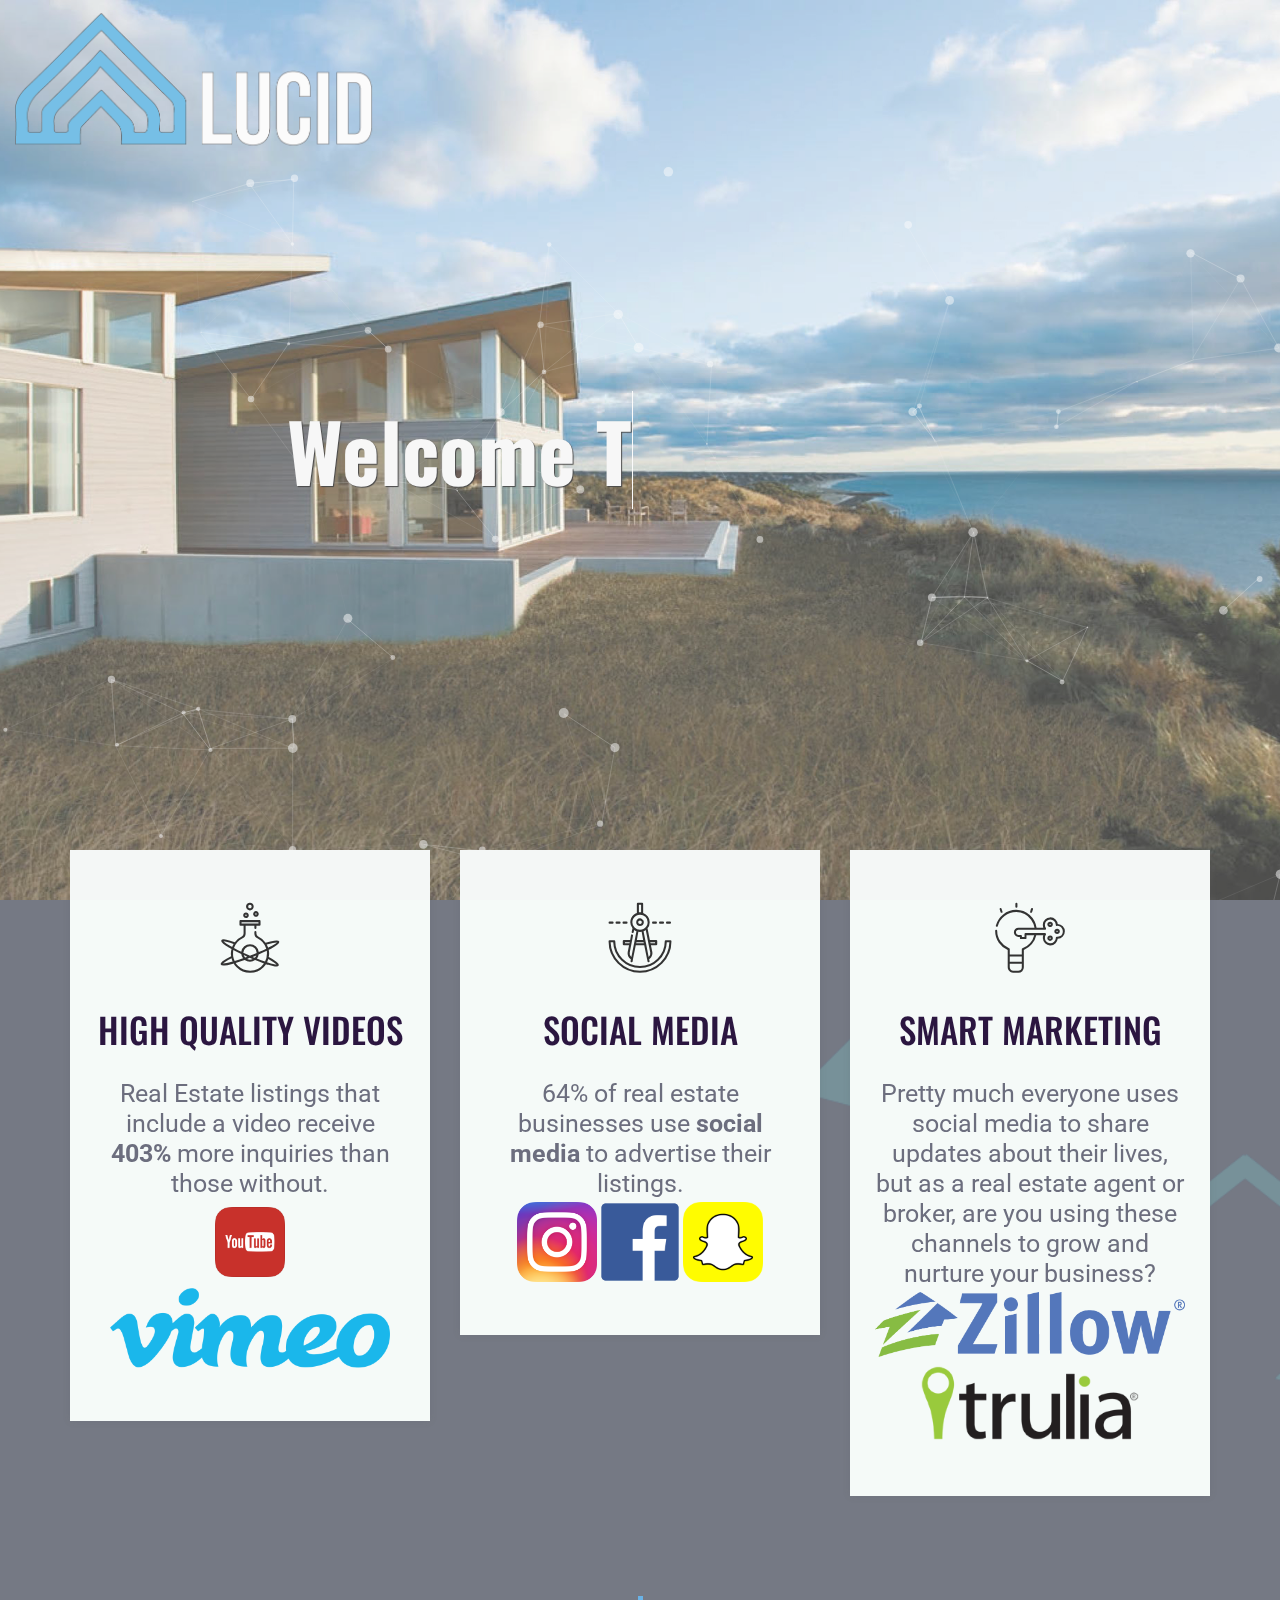
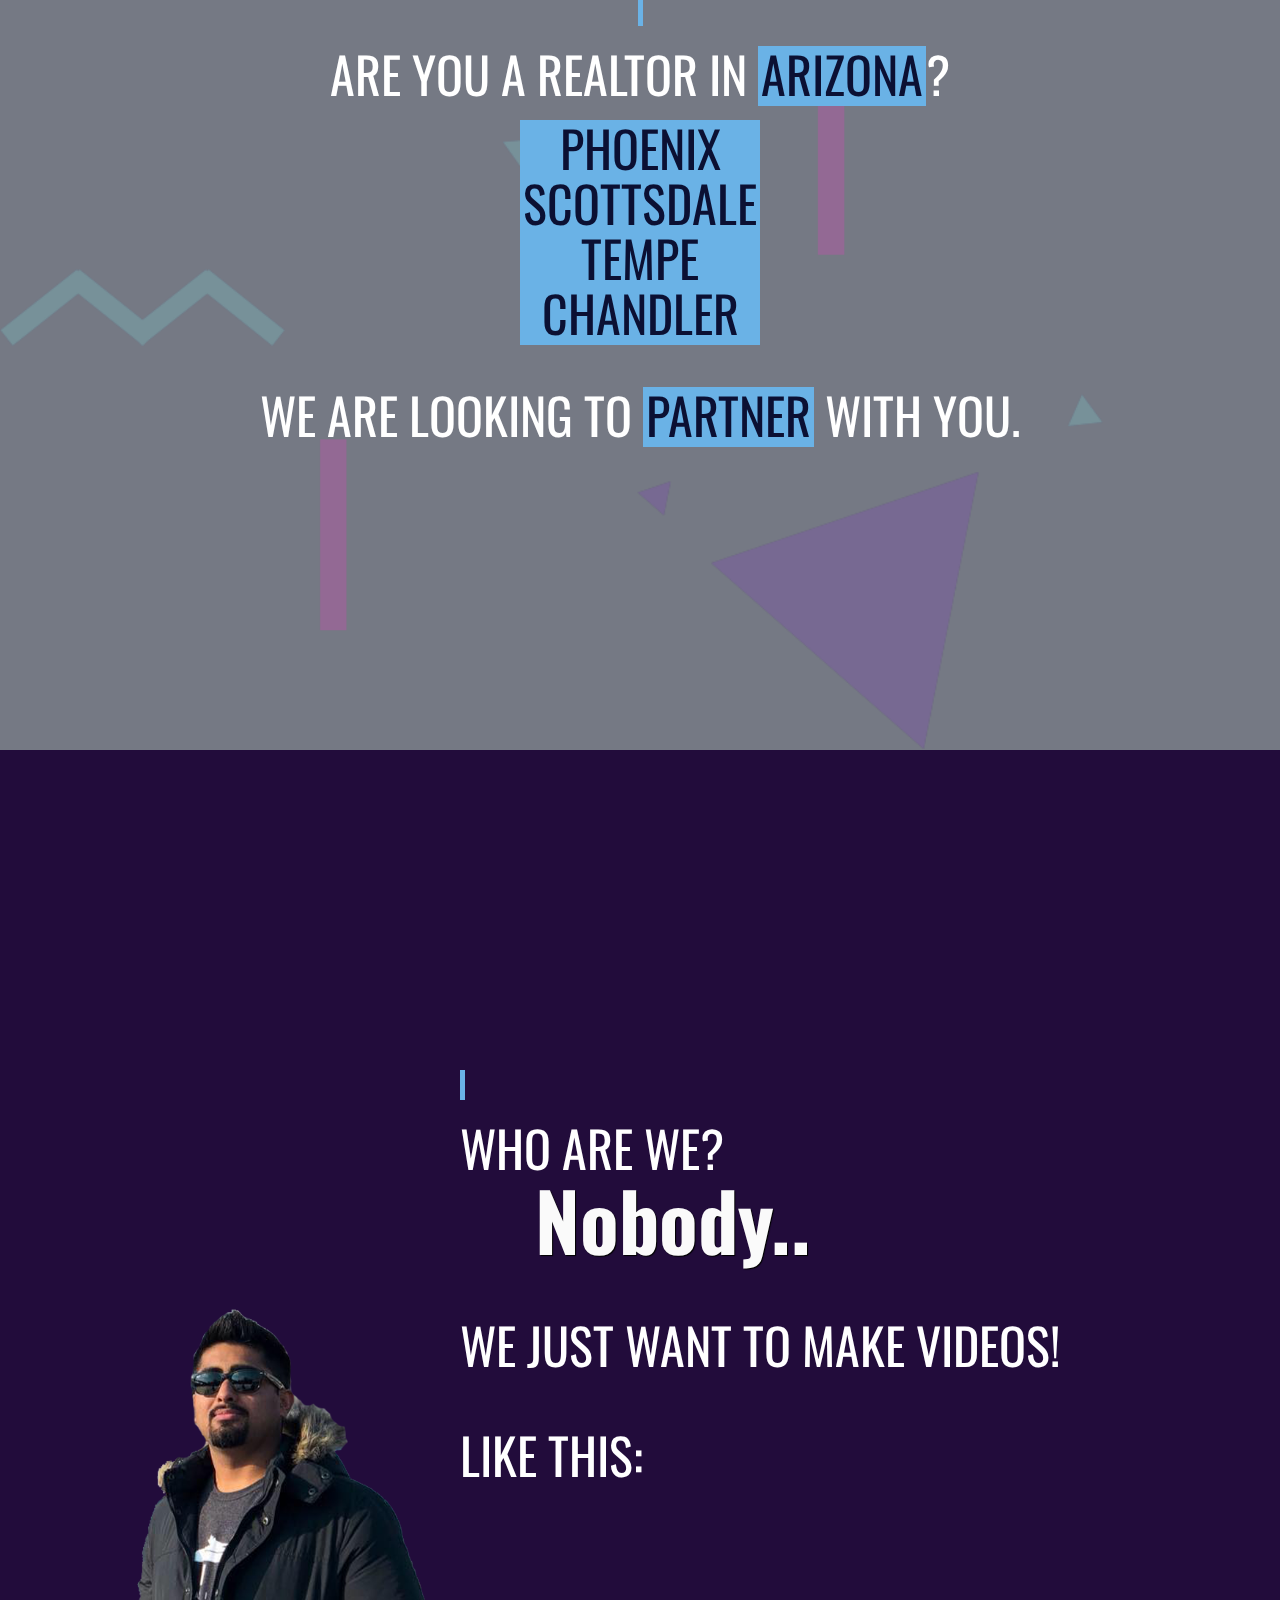
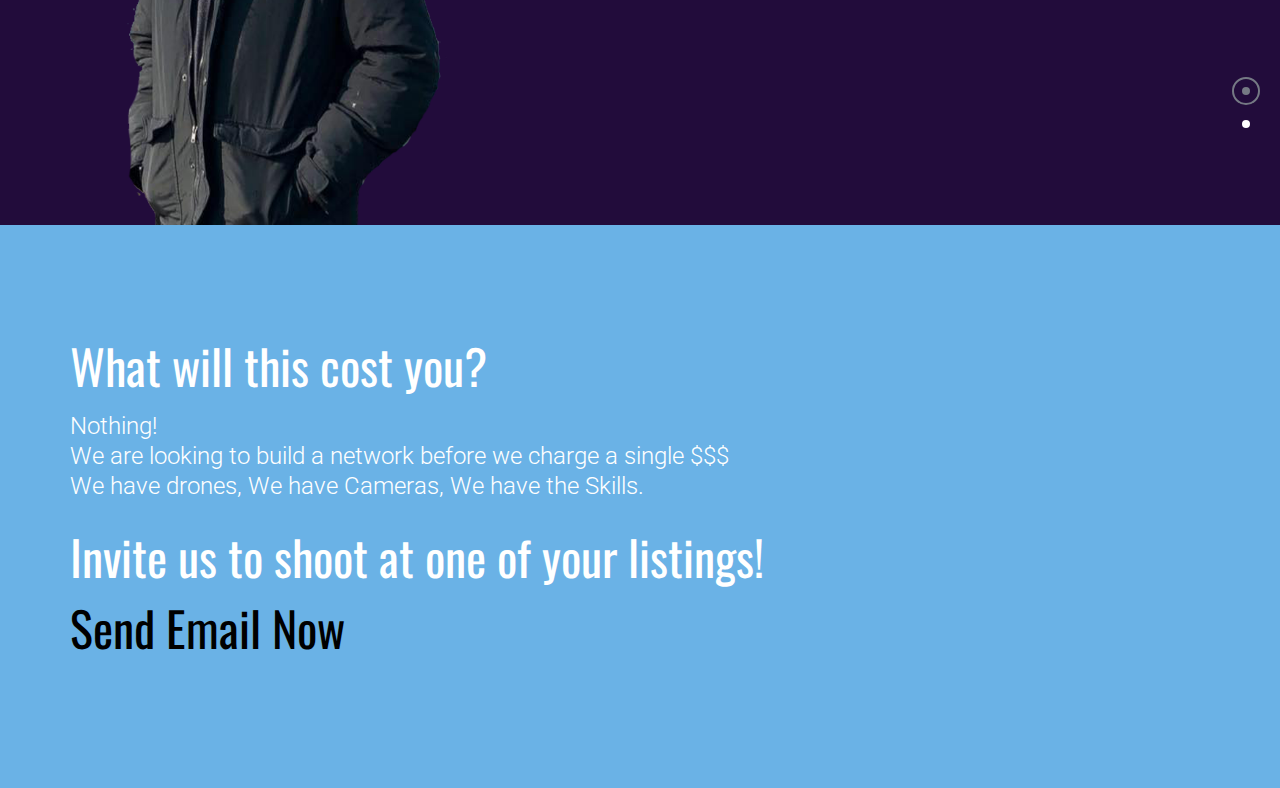
==== commit 61244b42: "Updates" ====
--- a/index.html
+++ b/index.html
@@ -363,7 +363,7 @@
 					<br>We have drones, We have Cameras, We have the Skills.
 					<br><br></p>
 					<h2>Invite us to shoot at one of your listings!</h2>
-					<a href="mailto:lucidlisting@yahoo.com?Subject=Hello%20again" target="_top"><h2 style="color:#000;">Send Email Now</h2></a>
+					<a href="mailto:lucidlisting@yahoo.com?Subject=I am Interested" target="_top"><h2 style="color:#000;">Send Email Now</h2></a>
 				</div>
 			</div>
 		</div>
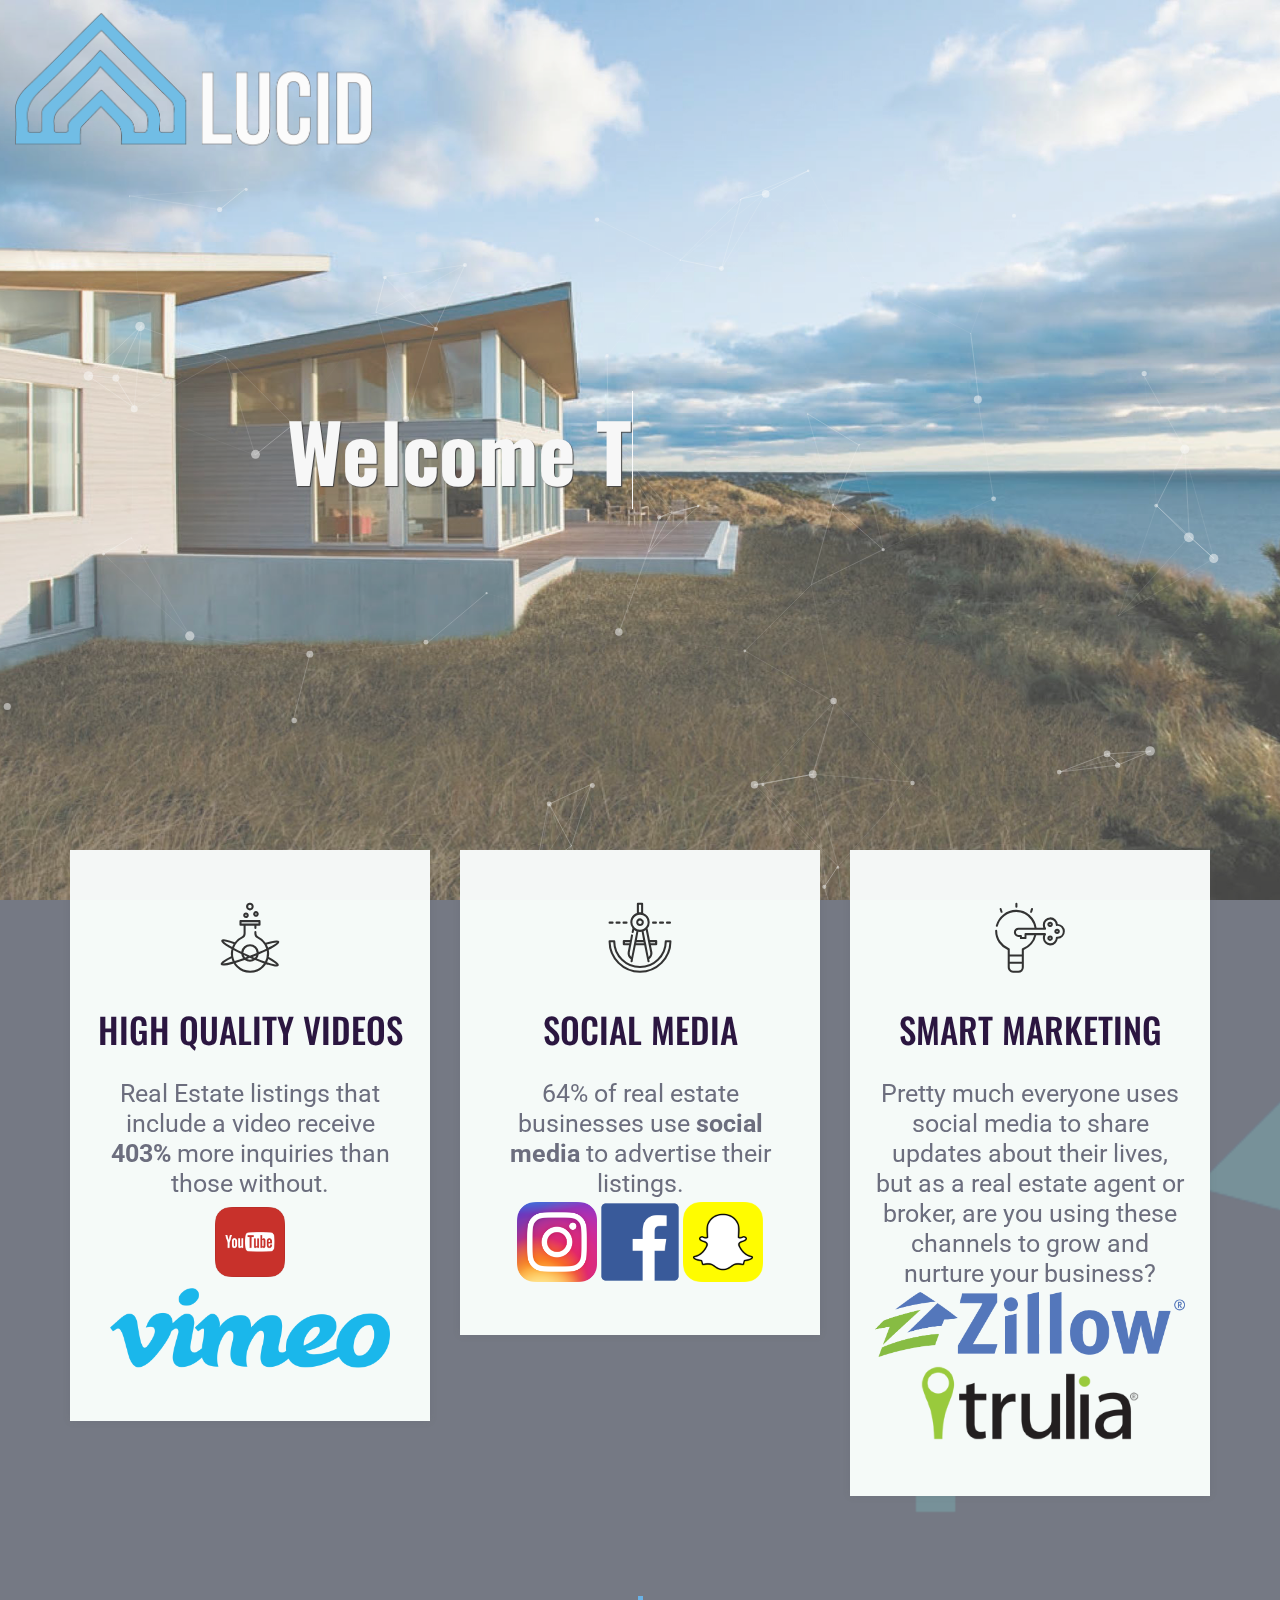
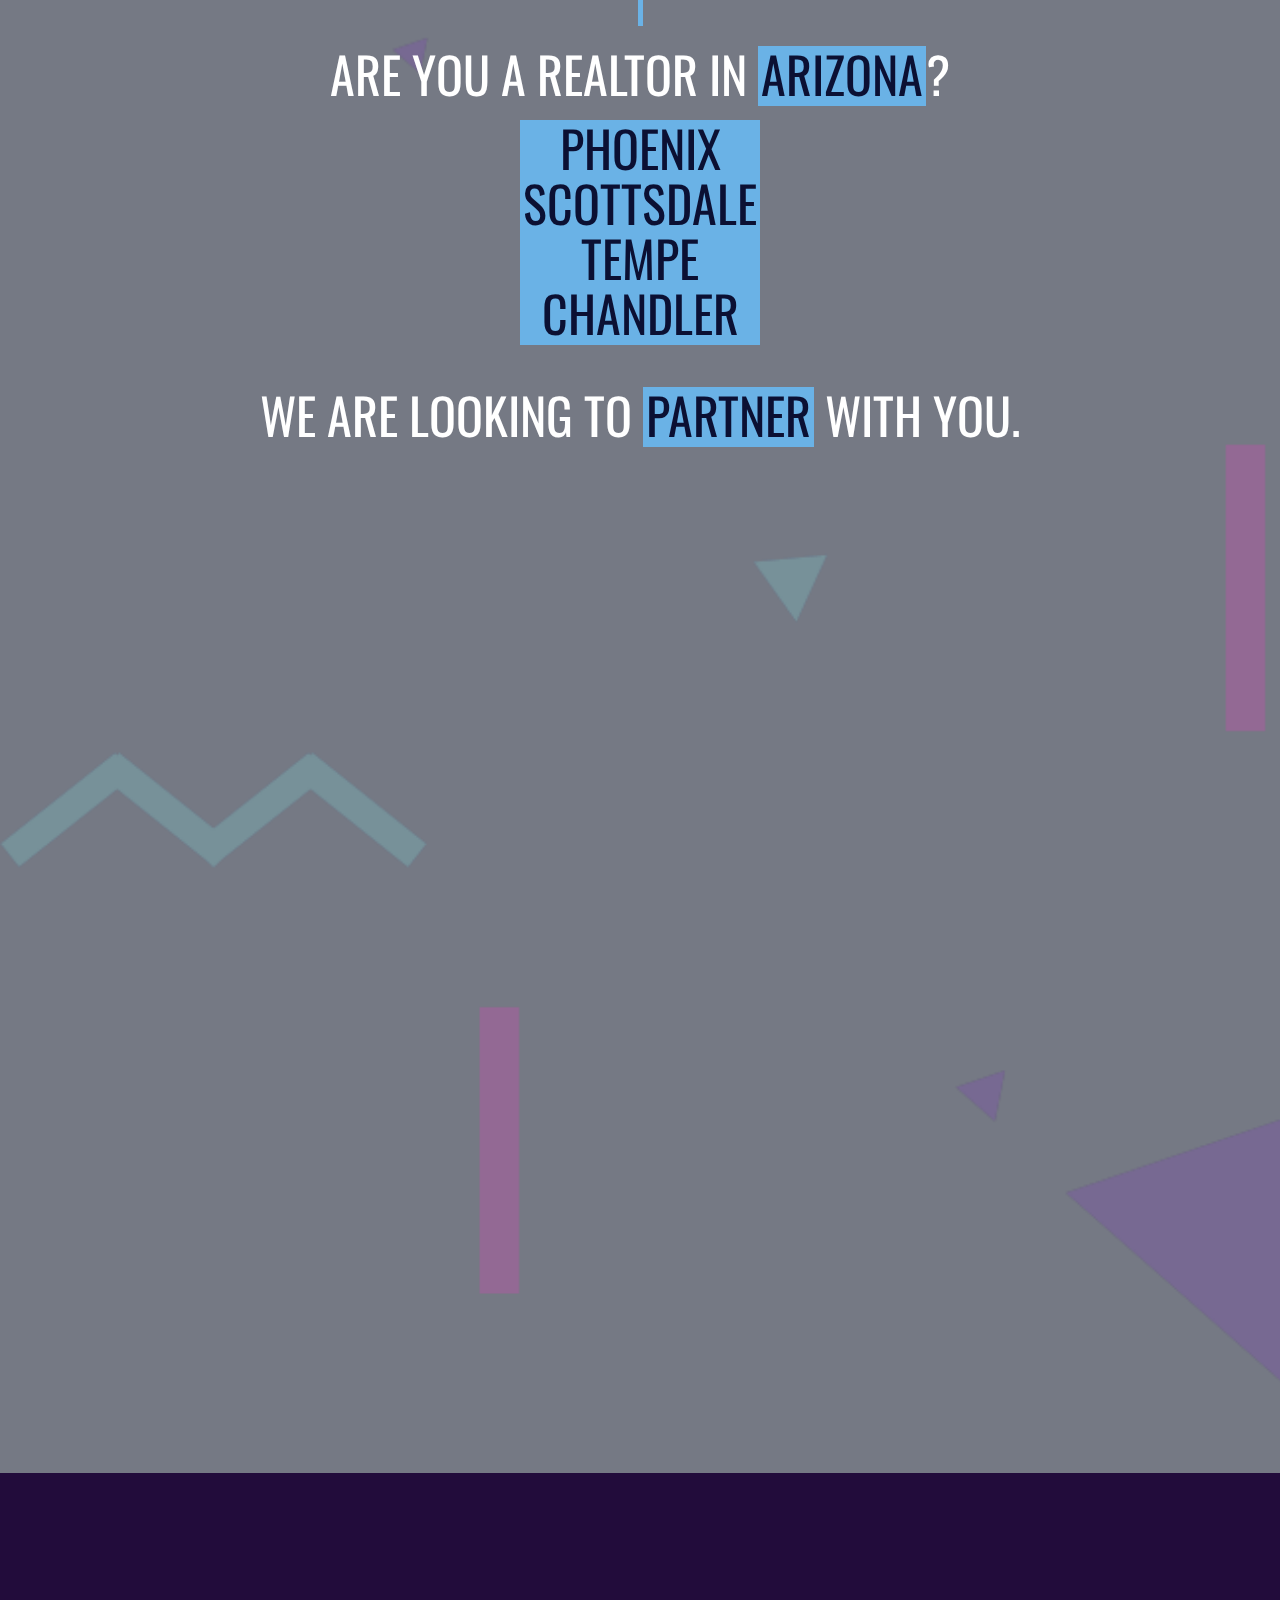
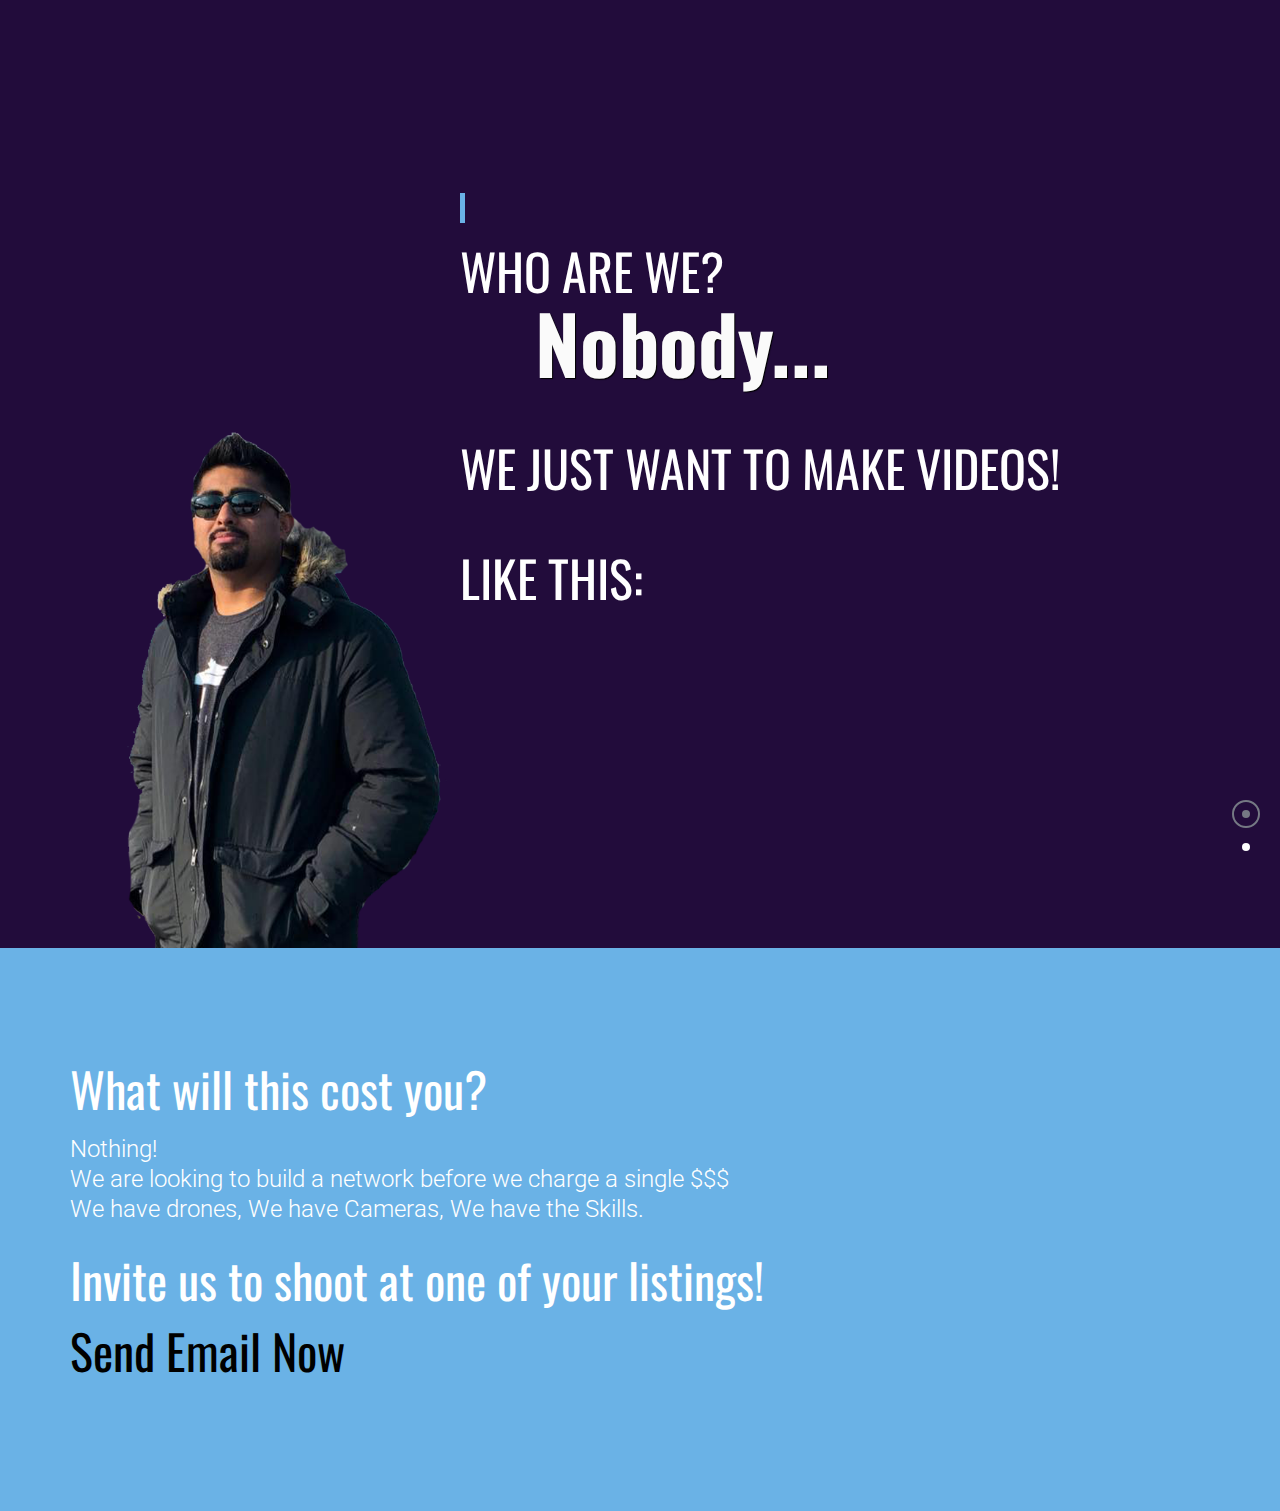
==== commit 7fd6c8bc: "Cupix Tour Added" ====
--- a/index.html
+++ b/index.html
@@ -136,6 +136,7 @@
 					<h2>We are looking to <span>partner</span> with you.</h2>
 				</div>
 				<!-- popup video -->
+				<iframe style="max-width: 100%;" width="1280" height="720" frameborder="0" allowfullscreen src="https://players.cupix.com/embed.html?key=ZxBWgBAb"></iframe>
 				<div class="intro-video">
 					<div class="row">
 						<div class="col-md-12 text-center">
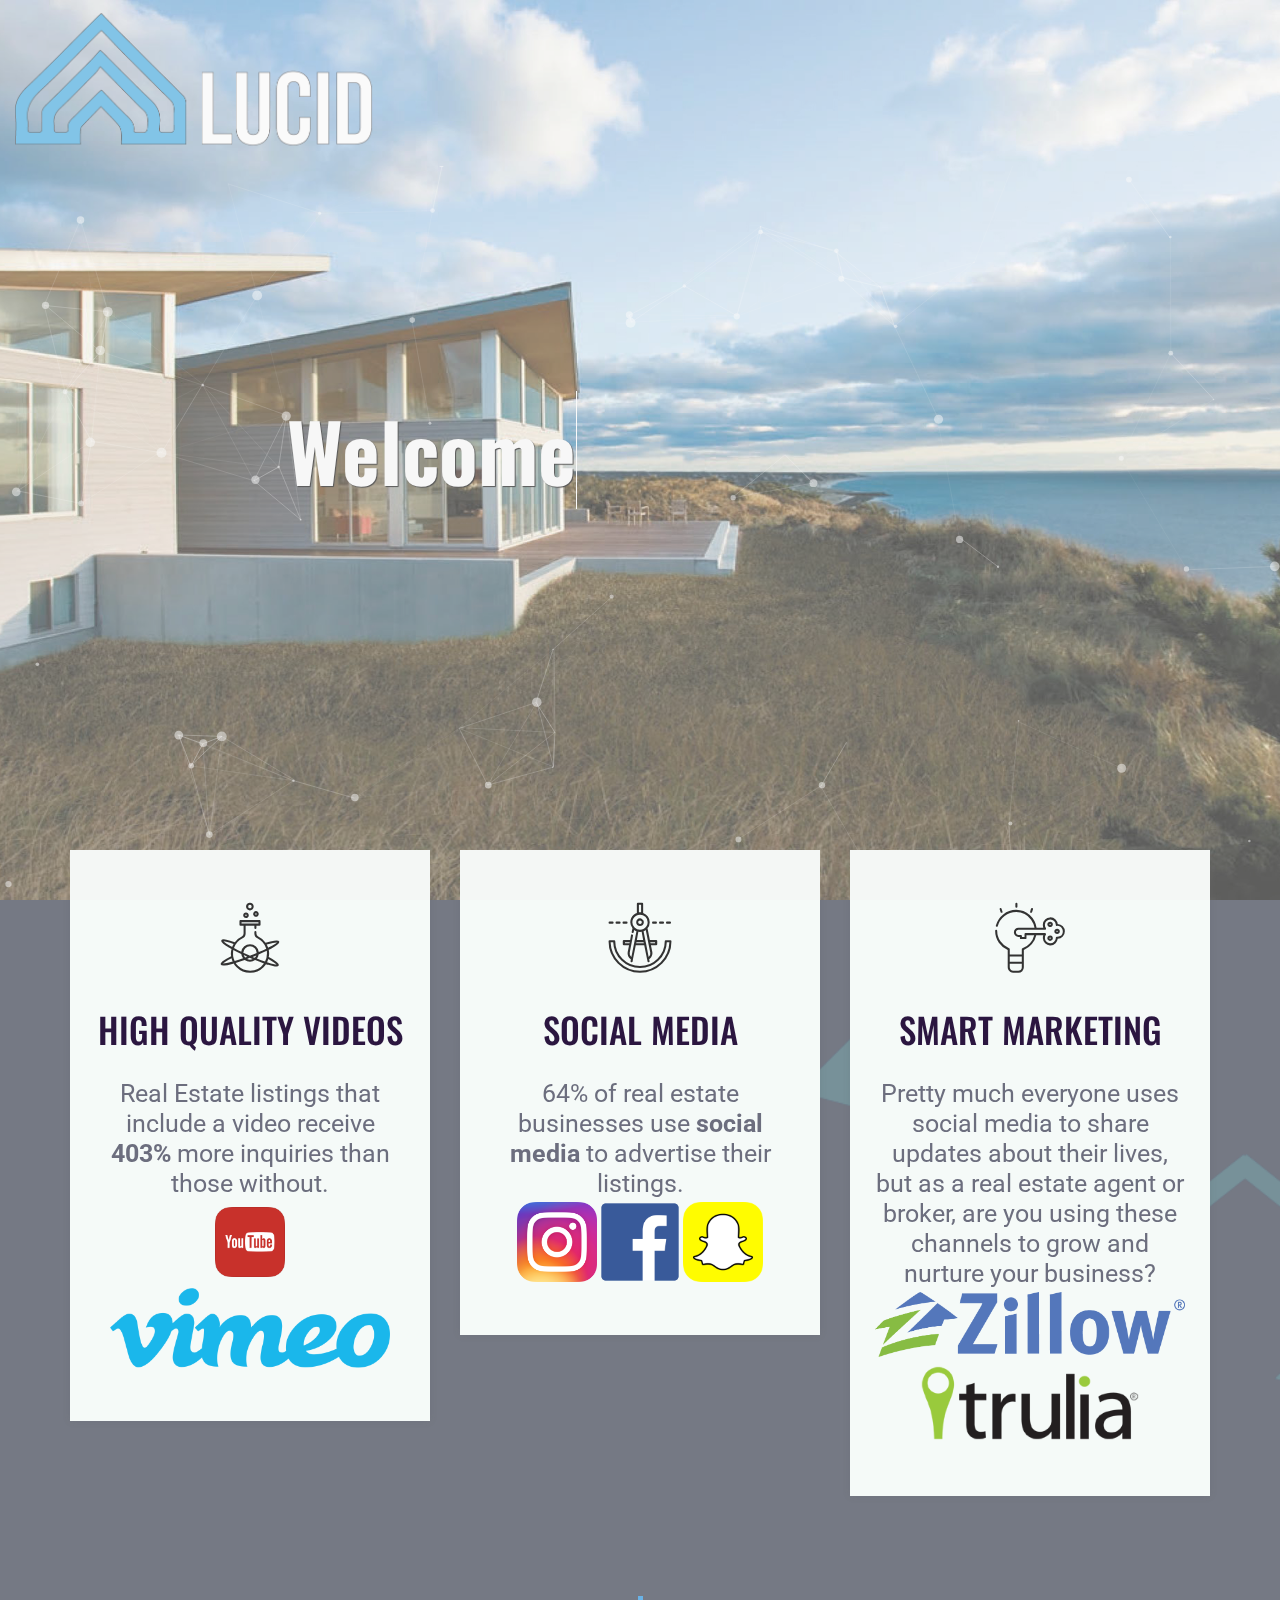
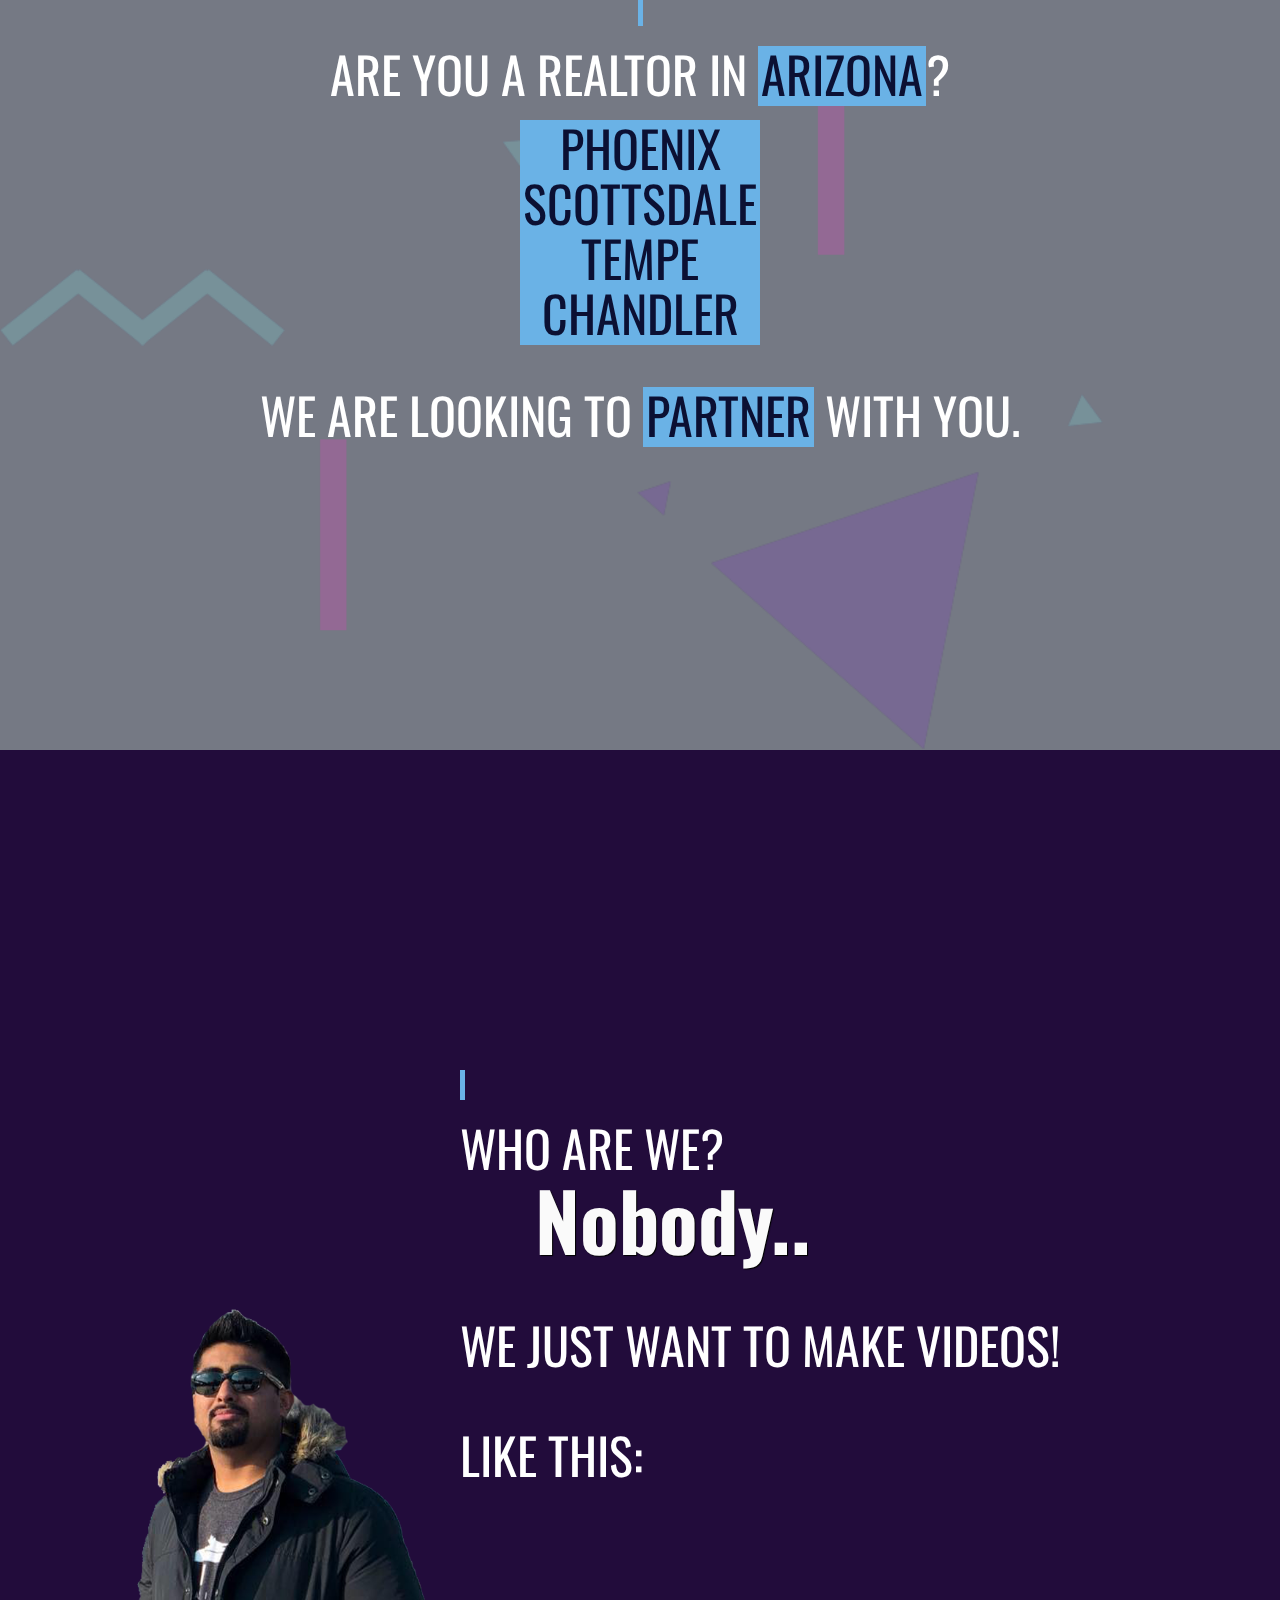
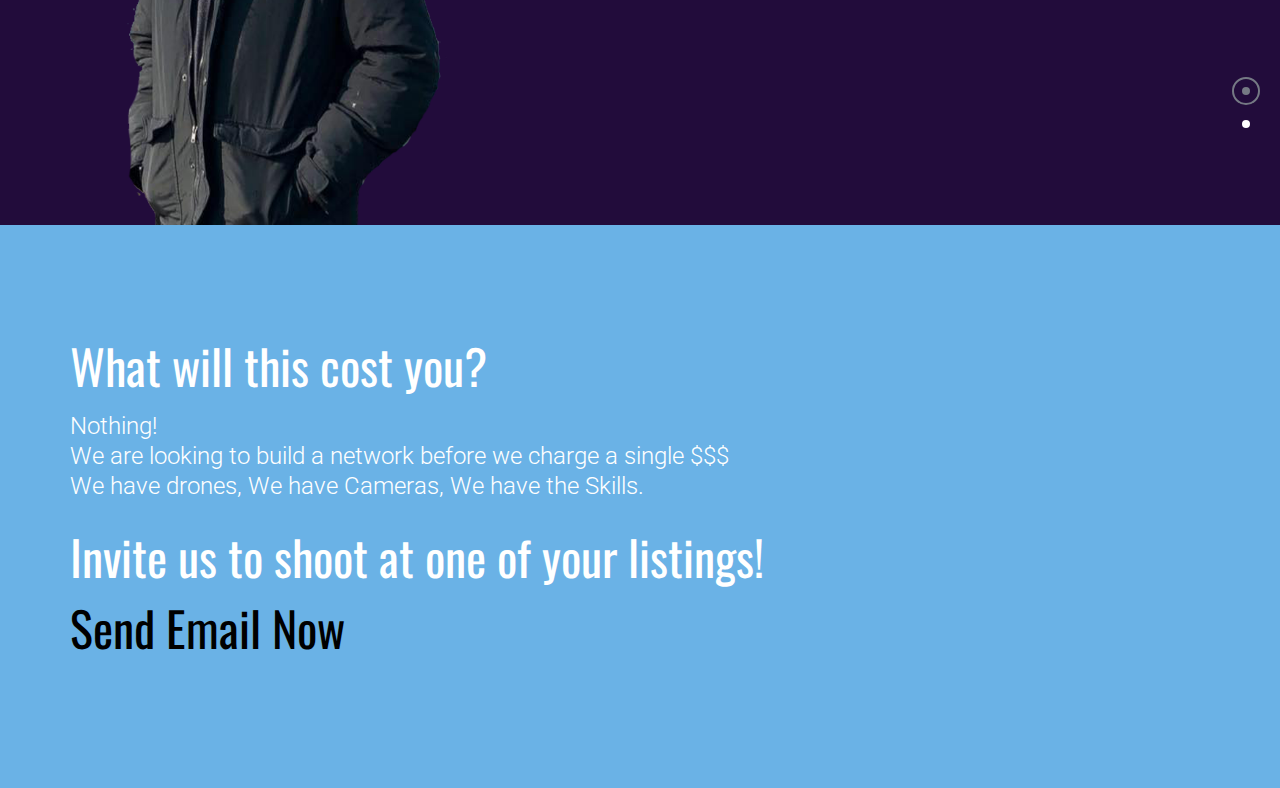
==== commit 80beccad: "Removed House Tour" ====
--- a/index.html
+++ b/index.html
@@ -136,7 +136,7 @@
 					<h2>We are looking to <span>partner</span> with you.</h2>
 				</div>
 				<!-- popup video -->
-				<iframe style="max-width: 100%;" width="1280" height="720" frameborder="0" allowfullscreen src="https://players.cupix.com/embed.html?key=ZxBWgBAb"></iframe>
+				<!--<iframe style="max-width: 100%;" width="1280" height="720" frameborder="0" allowfullscreen src="https://players.cupix.com/embed.html?key=ZxBWgBAb"></iframe>-->
 				<div class="intro-video">
 					<div class="row">
 						<div class="col-md-12 text-center">
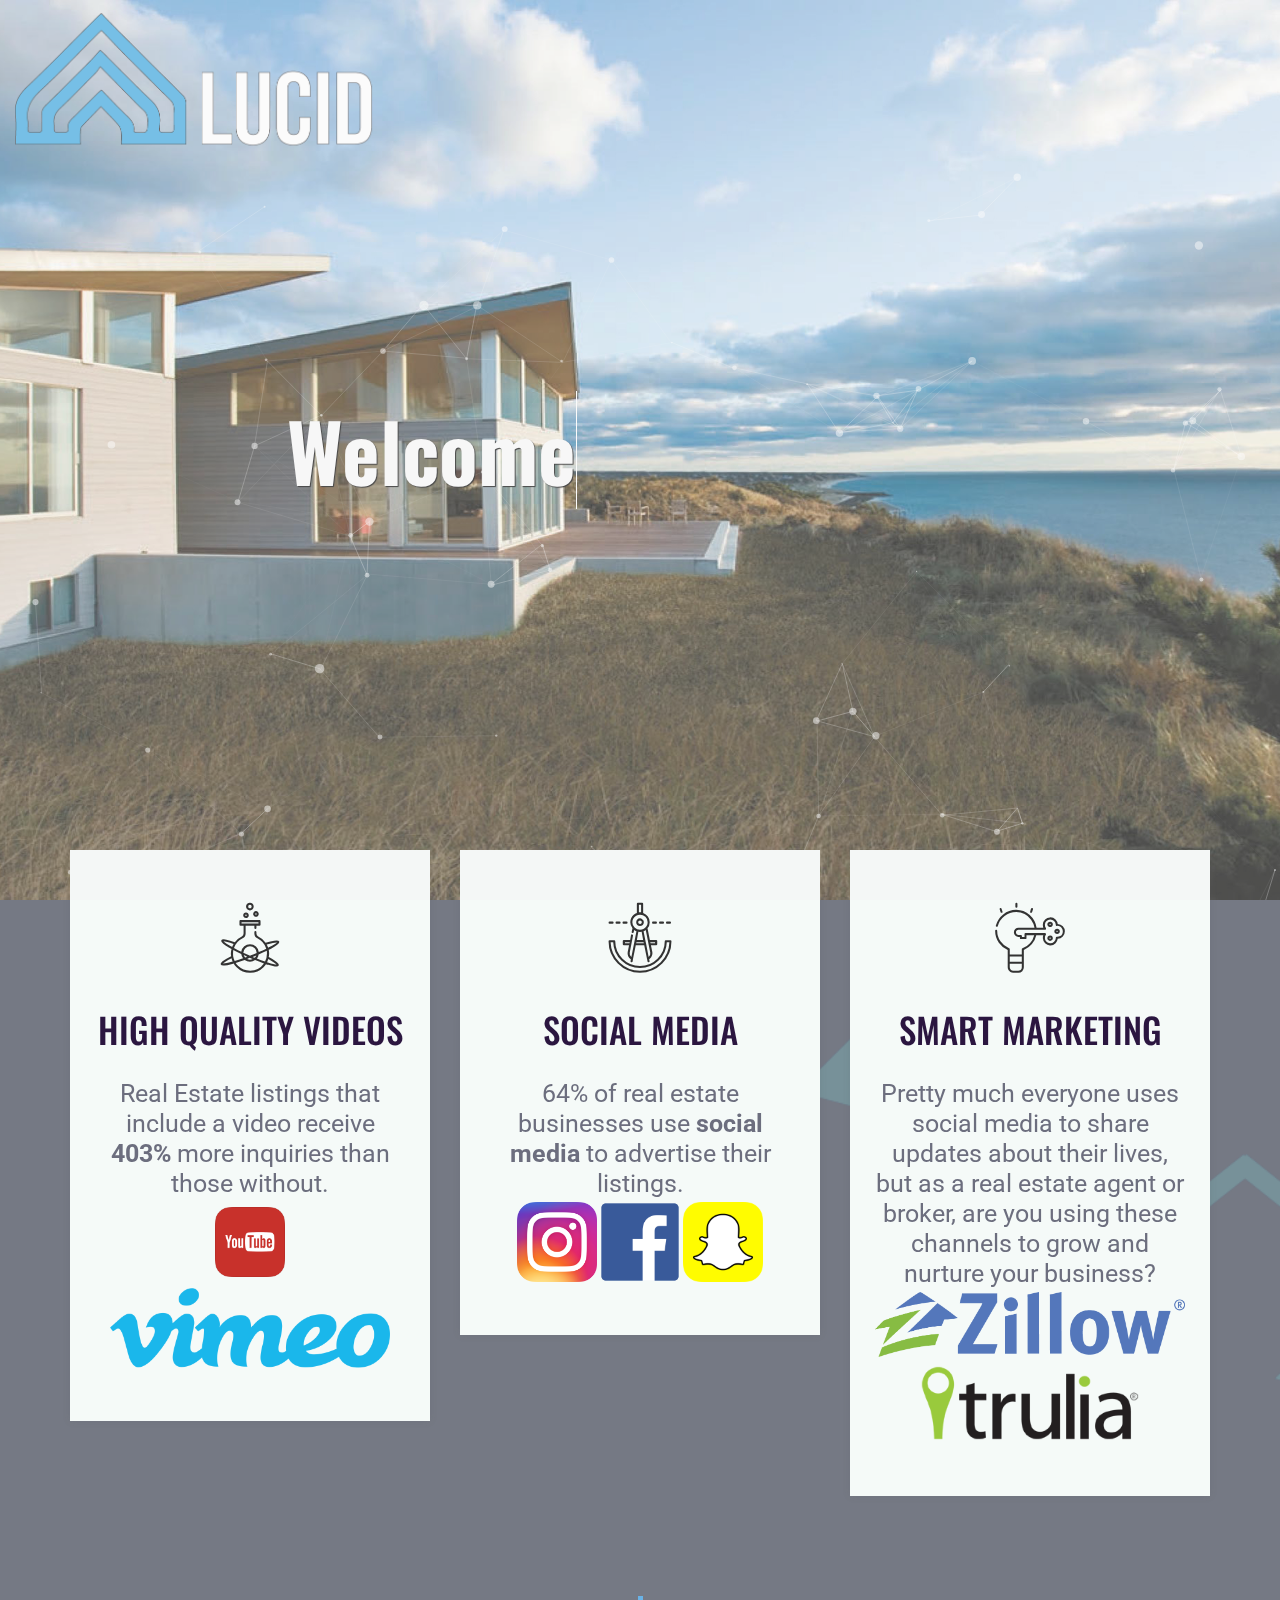
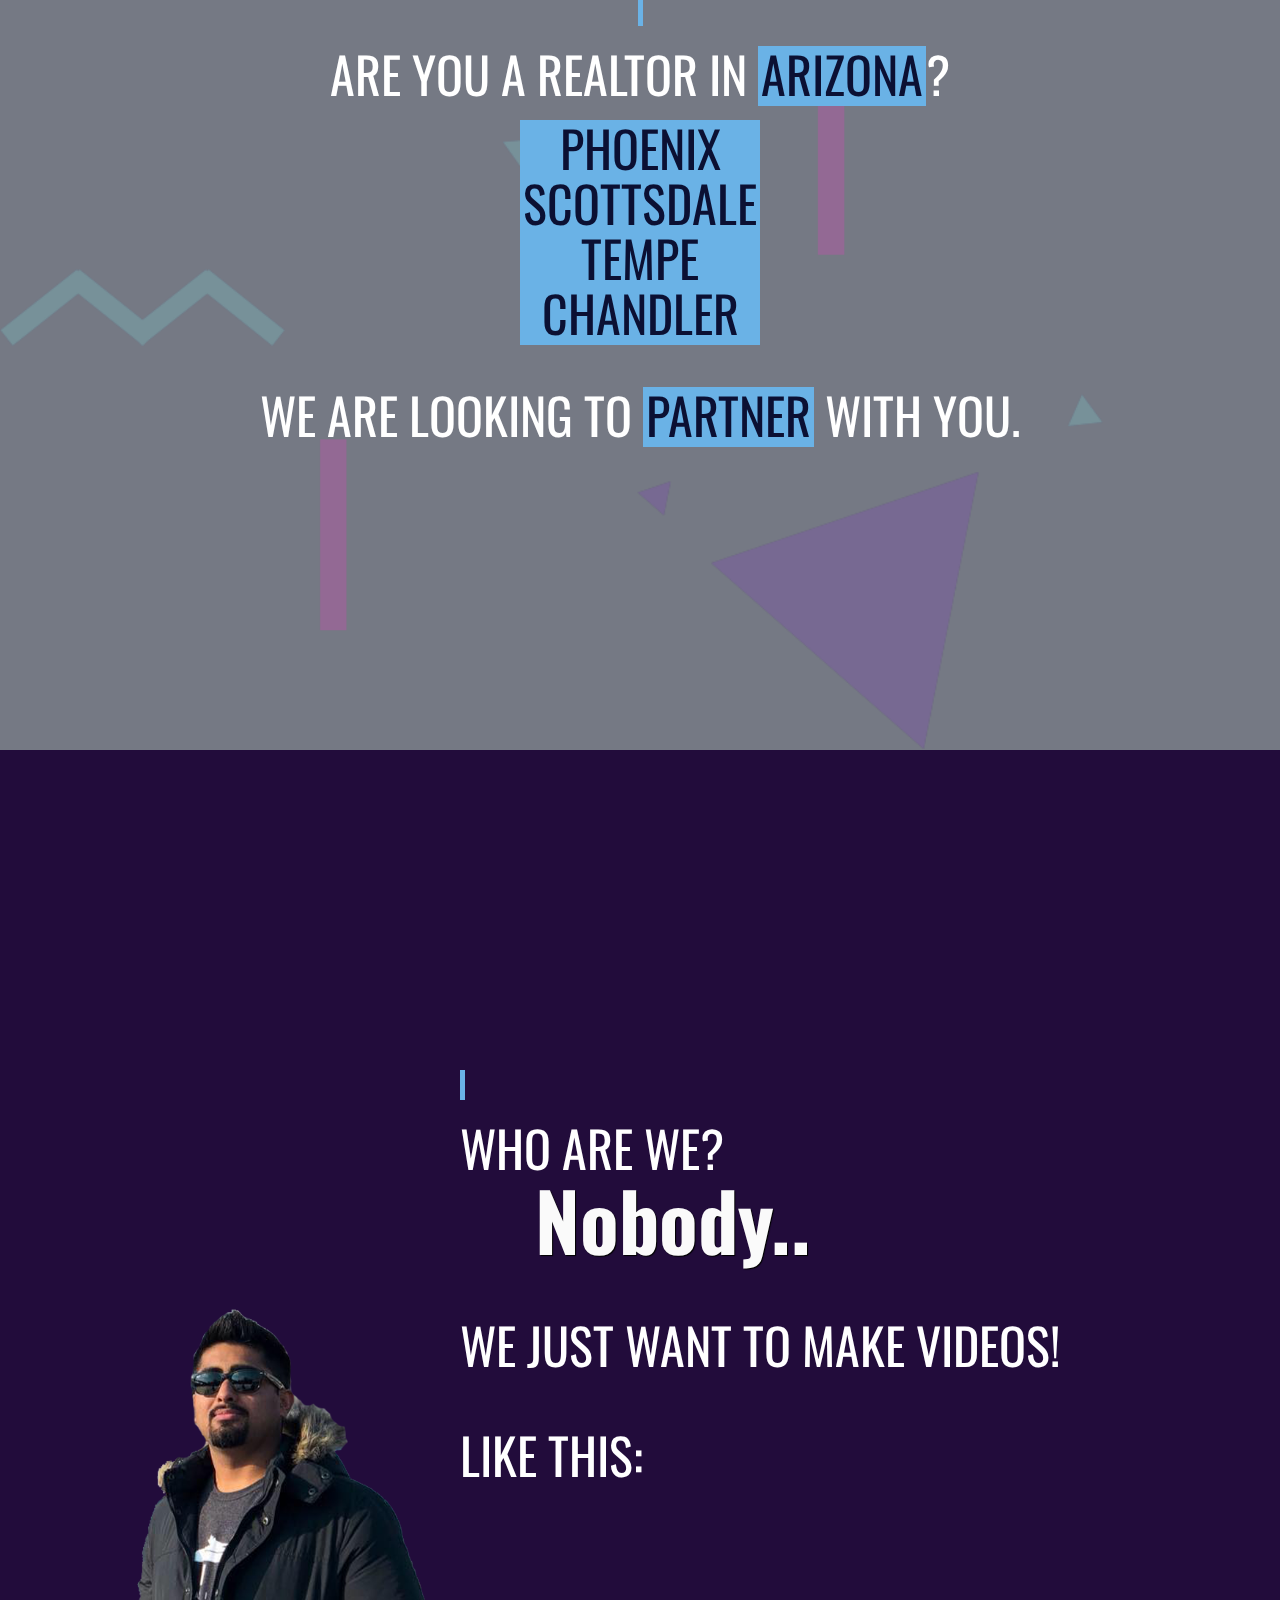
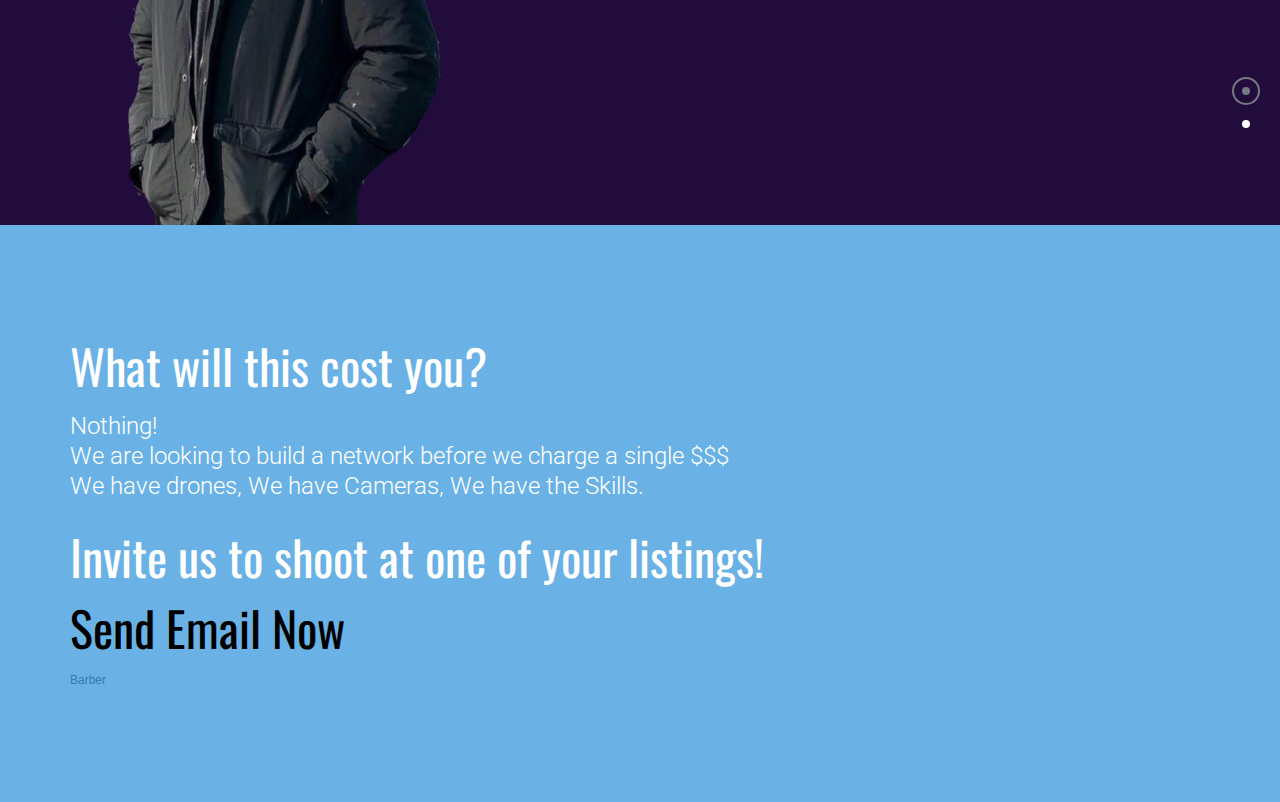
==== commit 5fb29540: "Update index.html" ====
--- a/index.html
+++ b/index.html
@@ -365,6 +365,7 @@
 					<br><br></p>
 					<h2>Invite us to shoot at one of your listings!</h2>
 					<a href="mailto:lucidlisting@yahoo.com?Subject=I am Interested" target="_top"><h2 style="color:#000;">Send Email Now</h2></a>
+					<a href="./MicahWebsite/index.html"> Barber</a>
 				</div>
 			</div>
 		</div>
